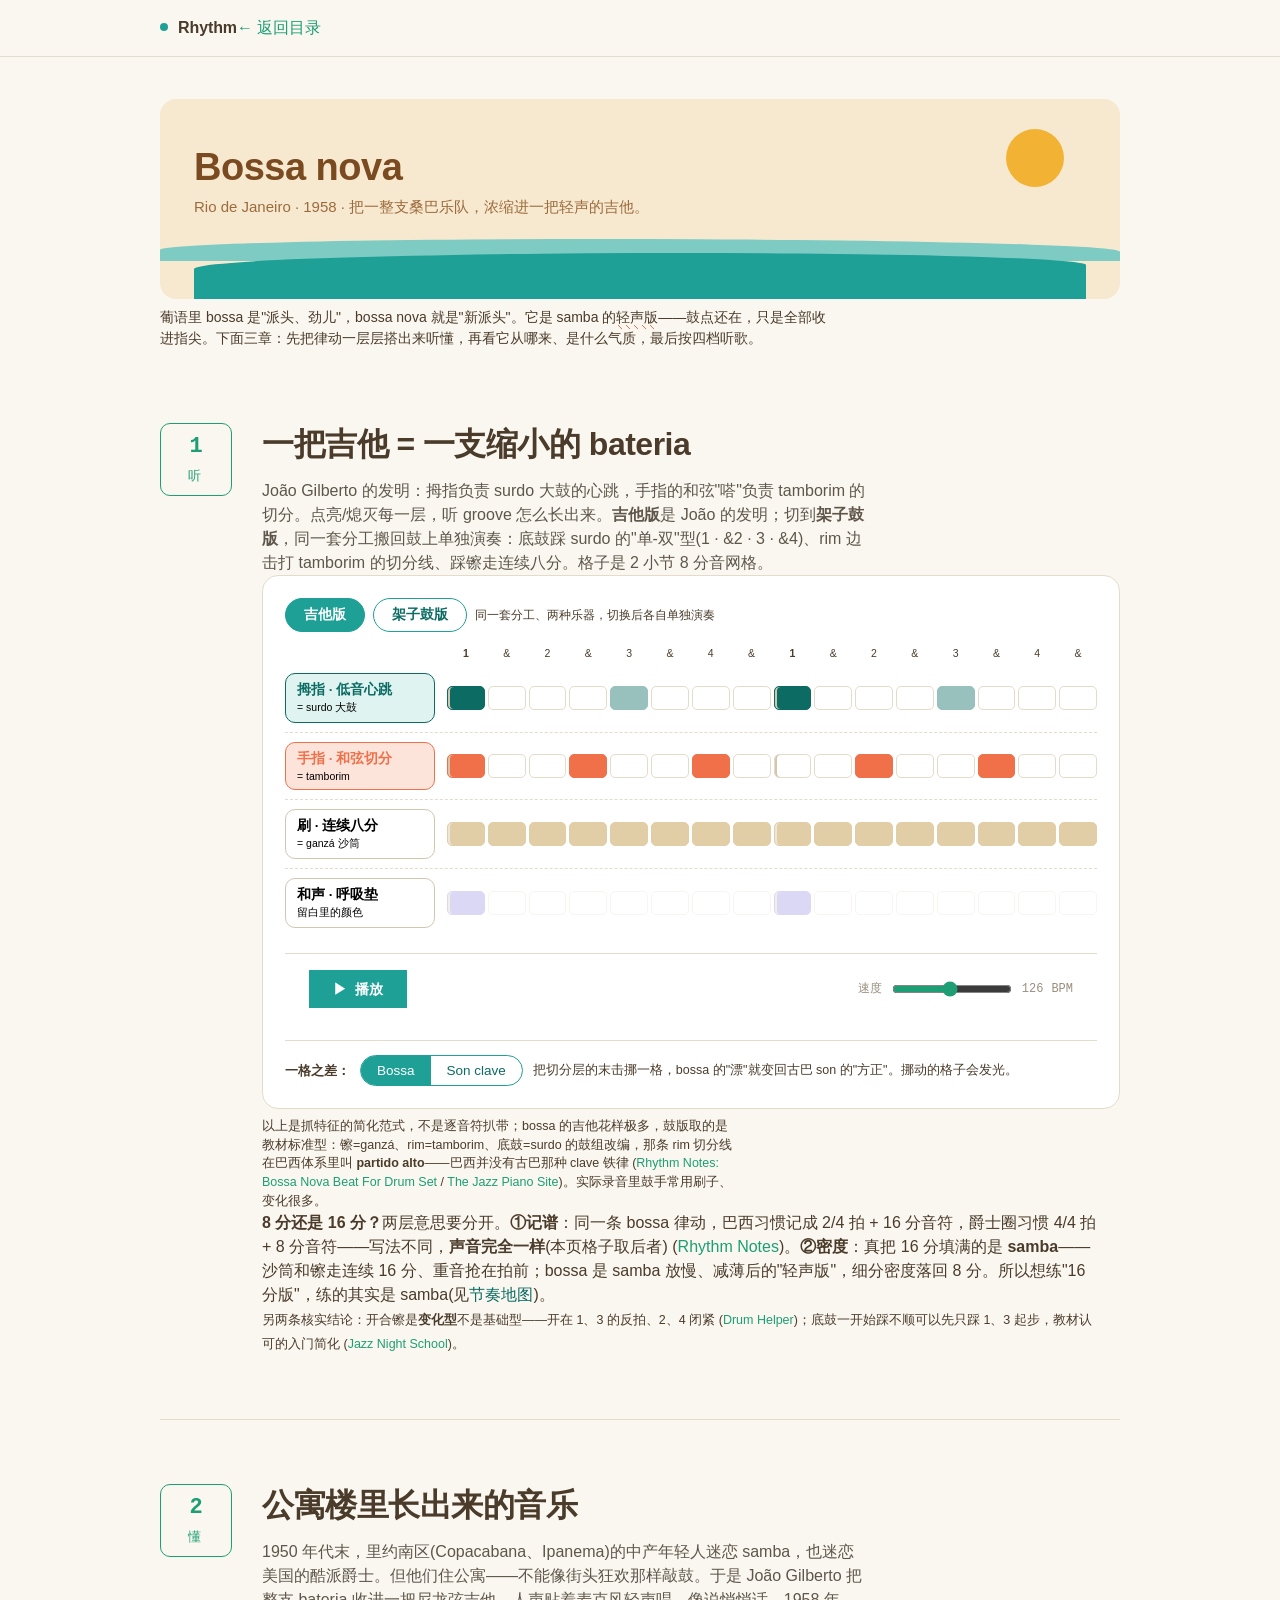
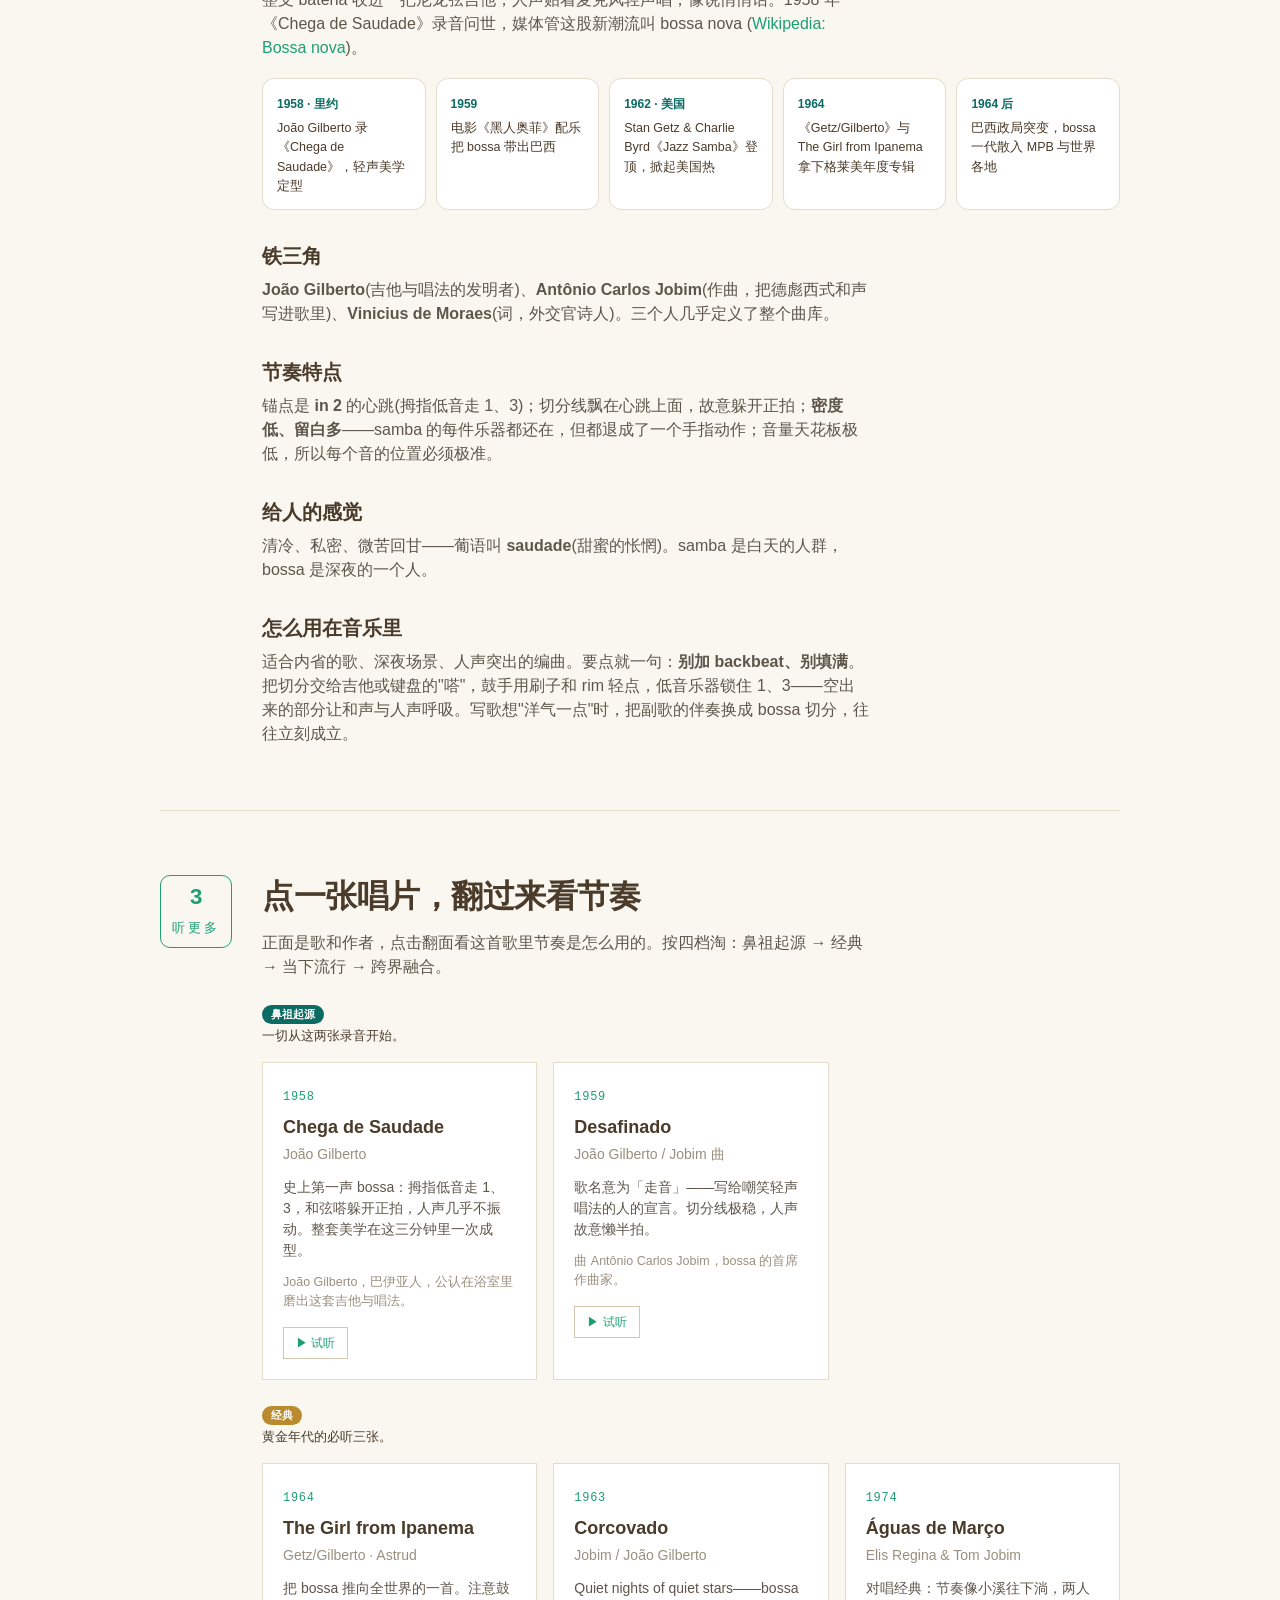
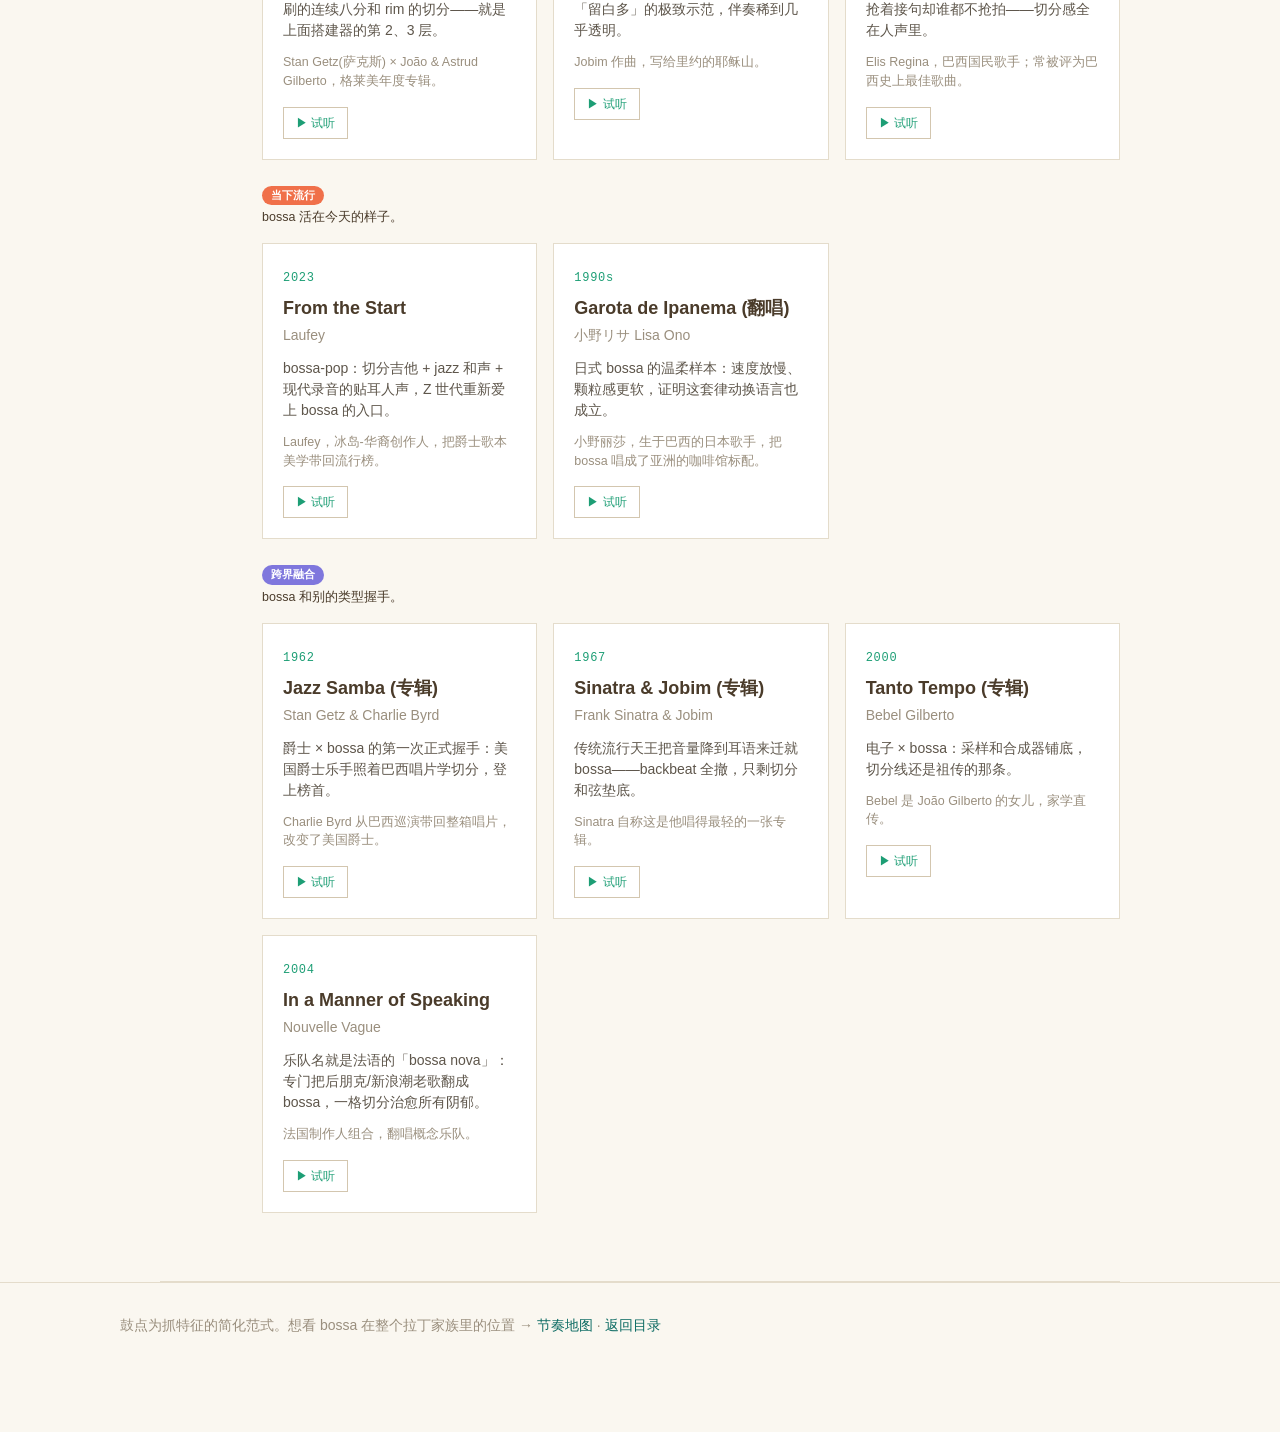
==== bossa.html @ c1b448ce "节奏图鉴 Rhythm：封面+目录+9个流派页+地图+方法论(soul 统一版式)" ====
<!DOCTYPE html>
<html lang="zh-CN">
<head>
<meta charset="UTF-8">
<meta name="viewport" content="width=device-width, initial-scale=1.0">
<title>Bossa nova · 节奏图鉴</title>
<meta name="description" content="Bossa nova：分层搭出律动的交互讲解、历史与文化、四档歌曲推荐(唱片翻面卡)。">
<link rel="stylesheet" href="style.css">
<style>
  :root{--sea:#1FA096;--sea-soft:#DFF3F0;--sea-deep:#0C6B63;--coral:#F0704A;--coral-soft:#FDE4DA;--sun:#F2B234;--sand:#F7E9D0;--ink:#4A3B2A;}
  .seclabel .num{background:var(--sea);}
  .seclabel .t{color:var(--sea-deep);}
  .kicker.sea{color:var(--sea-deep);background:var(--sea-soft);}
  .cover{position:relative;border-radius:16px;overflow:hidden;background:var(--sand);padding:46px 34px 0;margin:8px 0 6px;}
  .cover h1{font-size:38px;margin:0 0 6px;color:#7A4A21;letter-spacing:-.5px;}
  .cover .csub{color:#9C6B3C;font-size:15px;margin:0 0 34px;max-width:560px;position:relative;z-index:2;}
  .cover .sun{position:absolute;top:30px;right:56px;width:58px;height:58px;border-radius:50%;background:var(--sun);}
  .cover .sea1{height:46px;background:var(--sea);border-radius:55% 45% 0 0/16px 12px 0 0;position:relative;z-index:1;}
  .cover .sea2{position:absolute;left:0;right:0;bottom:38px;height:22px;background:#7ECBC4;border-radius:50% 60% 0 0/12px 14px 0 0;}
  @media(max-width:560px){.cover h1{font-size:28px;}.cover .sun{right:22px;top:20px;width:42px;height:42px;}}

  .builder{background:var(--surface);border:1px solid var(--line);border-radius:16px;padding:22px;}
  .gtabs{display:flex;gap:8px;align-items:center;margin-bottom:14px;flex-wrap:wrap;}
  .gt{border:1.5px solid var(--sea);background:transparent;color:var(--sea-deep);border-radius:999px;padding:7px 18px;font-size:13.5px;font-weight:600;cursor:pointer;font-family:inherit;}
  .gt.on{background:var(--sea);color:#fff;}
  .gtnote{font-size:12px;color:var(--hint);}
  .lyrow{display:grid;grid-template-columns:150px 1fr;gap:12px;align-items:center;padding:9px 0;border-top:1px dashed var(--line);}
  .lyrow:first-of-type{border-top:none;}
  .lybtn{display:flex;flex-direction:column;gap:2px;text-align:left;border:1.5px solid var(--line2);background:var(--bg);border-radius:10px;padding:7px 11px;cursor:pointer;font-family:inherit;transition:.15s;}
  .lybtn .nm{font-size:13.5px;font-weight:600;color:var(--muted);}
  .lybtn .rl{font-size:10.5px;color:var(--hint);}
  .lybtn.on{border-color:var(--lc);background:var(--lsoft);}
  .lybtn.on .nm{color:var(--lc);}
  .steps{display:grid;grid-template-columns:repeat(16,1fr);gap:3px;}
  .st{height:24px;border:1px solid var(--line);border-radius:5px;background:transparent;position:relative;}
  .st.bar{box-shadow:inset 2px 0 0 var(--line2);}
  .st.hit{background:var(--lc);border-color:var(--lc);}
  .st.hit.soft{opacity:.42;}
  .st.now{outline:2px solid var(--ink);outline-offset:0;}
  .st.diff{box-shadow:0 0 0 3px var(--sun);animation:diffglow 1.1s ease-in-out 3;}
  @keyframes diffglow{50%{box-shadow:0 0 0 6px rgba(242,178,52,.35);}}
  .offrow .st{opacity:.28;}
  .beathead{display:grid;grid-template-columns:150px 1fr;gap:12px;margin-bottom:2px;}
  .beatnums{display:grid;grid-template-columns:repeat(16,1fr);gap:3px;font-size:10.5px;color:var(--hint);text-align:center;}
  .beatnums b{color:var(--text);font-weight:600;}
  .abwrap{display:flex;align-items:center;gap:10px;margin-top:16px;padding-top:14px;border-top:1px solid var(--line);flex-wrap:wrap;}
  .ab{display:inline-flex;border:1.5px solid var(--sea);border-radius:999px;overflow:hidden;}
  .ab button{border:none;background:transparent;padding:7px 16px;font-size:13.5px;cursor:pointer;font-family:inherit;color:var(--sea-deep);}
  .ab button.on{background:var(--sea);color:#fff;}
  .abnote{font-size:12.5px;color:var(--muted);}

  .metro{position:fixed;right:18px;bottom:18px;width:44px;height:58px;z-index:30;opacity:0;transition:opacity .3s;pointer-events:none;}
  .metro.show{opacity:.9;}
  .metro .body{position:absolute;bottom:0;left:50%;transform:translateX(-50%);width:38px;height:46px;background:var(--ink);border-radius:7px 7px 4px 4px;clip-path:polygon(28% 0,72% 0,100% 100%,0 100%);}
  .metro .arm{position:absolute;bottom:8px;left:50%;width:2.5px;height:40px;background:var(--sun);border-radius:2px;transform-origin:bottom center;animation:tick 1s ease-in-out infinite alternate;animation-play-state:paused;}
  .metro.show .arm{animation-play-state:running;}
  @keyframes tick{from{transform:rotate(-24deg);}to{transform:rotate(24deg);}}

  .timeline{display:flex;gap:10px;flex-wrap:wrap;margin:18px 0;}
  .tl{flex:1 1 150px;min-width:150px;background:var(--surface);border:1px solid var(--line);border-radius:12px;padding:12px 14px;}
  .tl .yr{font-size:12px;font-weight:600;color:var(--sea-deep);}
  .tl p{font-size:12.5px;color:var(--muted);margin:4px 0 0;line-height:1.55;}
  .wavy{background-image:linear-gradient(45deg,transparent 45%,var(--coral) 45%,var(--coral) 55%,transparent 55%);background-size:8px 4px;background-repeat:repeat-x;background-position:0 100%;padding-bottom:4px;}

  .bin{margin:26px 0 4px;}
  .bin h3{font-size:16px;margin:0 0 3px;display:flex;align-items:center;gap:8px;}
  .bin .bintag{font-size:11px;font-weight:600;color:#fff;background:var(--bc);padding:2px 9px;border-radius:999px;}
  .bin .binnote{font-size:12.5px;color:var(--muted);margin:0 0 12px;}
  .sleeves{display:grid;grid-template-columns:repeat(auto-fill,minmax(200px,1fr));gap:14px;}
  .sleeve{perspective:900px;cursor:pointer;height:200px;}
  .inner{position:relative;width:100%;height:100%;transition:transform .5s;transform-style:preserve-3d;}
  .sleeve.flip .inner{transform:rotateY(180deg);}
  .face{position:absolute;inset:0;backface-visibility:hidden;border-radius:10px;border:1px solid rgba(74,59,42,.18);padding:14px;display:flex;flex-direction:column;}
  .front{background:var(--sc);}
  .front .hole{width:34px;height:34px;border-radius:50%;background:var(--ink);align-self:center;margin:6px 0 10px;position:relative;}
  .front .hole::after{content:"";position:absolute;inset:38%;border-radius:50%;background:var(--sc);}
  .front .ttl{font-size:15px;font-weight:700;color:var(--tc);line-height:1.3;}
  .front .art{font-size:12px;color:var(--tc);opacity:.75;margin-top:3px;}
  .front .yr{margin-top:auto;font-size:11px;color:var(--tc);opacity:.6;}
  .front .fliphint{position:absolute;top:10px;right:12px;font-size:10px;color:var(--tc);opacity:.5;}
  .back{background:var(--surface);transform:rotateY(180deg);}
  .back .bt{font-size:12.5px;font-weight:600;margin-bottom:6px;color:var(--text);}
  .back p{font-size:12px;color:var(--muted);margin:0 0 6px;line-height:1.6;flex:1;overflow:auto;}
  .back a{font-size:12px;color:var(--sea-deep);font-weight:500;text-decoration:none;}
  .back a:hover{text-decoration:underline;}
  @media(max-width:560px){.lyrow{grid-template-columns:110px 1fr;}.beathead{grid-template-columns:110px 1fr;}}
</style>
</head>
<body style="--accent:#1D9E75;--accent-soft:#E1F5EE">

<header class="topbar"><div class="wrap"><a class="brand" href="index.html"><span class="dot" style="background:var(--sea);"></span>Rhythm</a><a class="navlink" href="directory.html">← 返回目录</a></div></header>

<div class="metro" id="metro" aria-hidden="true"><span class="arm"></span><span class="body"></span></div>

<main class="wrap">

  <section style="padding:34px 0 10px;">
    <div class="cover">
      <span class="sun"></span>
      <h1>Bossa nova</h1>
      <p class="csub">Rio de Janeiro · 1958 · 把一整支桑巴乐队，浓缩进一把轻声的吉他。</p>
      <div class="sea2"></div><div class="sea1"></div>
    </div>
    <p style="color:var(--muted);font-size:14px;max-width:680px;">葡语里 bossa 是"派头、劲儿"，bossa nova 就是"新派头"。它是 samba 的<span class="wavy">轻声版</span>——鼓点还在，只是全部收进指尖。下面三章：先把律动一层层搭出来听懂，再看它从哪来、是什么气质，最后按四档听歌。</p>
  </section>

  <section class="section poster" id="listen">
    <div class="rail"><div class="tab"><span class="no">1</span><span class="kind">听</span></div></div>
    <div class="main">
    
    <h2>一把吉他 = 一支缩小的 bateria</h2>
    <p class="lead">João Gilberto 的发明：拇指负责 surdo 大鼓的心跳，手指的和弦"嗒"负责 tamborim 的切分。点亮/熄灭每一层，听 groove 怎么长出来。<b>吉他版</b>是 João 的发明；切到<b>架子鼓版</b>，同一套分工搬回鼓上单独演奏：底鼓踩 surdo 的"单-双"型(1 · &amp;2 · 3 · &amp;4)、rim 边击打 tamborim 的切分线、踩镲走连续八分。格子是 2 小节 8 分音网格。</p>

    <div class="builder">
      <div class="gtabs">
        <button id="tabG" class="gt on">吉他版</button>
        <button id="tabD" class="gt">架子鼓版</button>
        <span class="gtnote">同一套分工、两种乐器，切换后各自单独演奏</span>
      </div>
      <div class="beathead"><div></div>
        <div class="beatnums"><b>1</b><span>&amp;</span><span>2</span><span>&amp;</span><span>3</span><span>&amp;</span><span>4</span><span>&amp;</span><b>1</b><span>&amp;</span><span>2</span><span>&amp;</span><span>3</span><span>&amp;</span><span>4</span><span>&amp;</span></div>
      </div>
      <div id="rows"></div>

      <div class="controls" style="margin-top:16px;">
        <button class="play-btn" id="play" style="background:var(--sea);"><span id="pic">▶</span><span id="plbl">播放</span></button>
        <div class="tempo"><span>速度</span><input id="bpm" type="range" min="104" max="150" value="126"><span id="bpmval">126</span> BPM</div>
      </div>

      <div class="abwrap">
        <span style="font-size:13px;font-weight:600;">一格之差：</span>
        <span class="ab"><button id="abB" class="on">Bossa</button><button id="abS">Son clave</button></span>
        <span class="abnote" id="abnote">把切分层的末击挪一格，bossa 的"漂"就变回古巴 son 的"方正"。挪动的格子会发光。</span>
      </div>
    </div>
    <p style="font-size:12.5px;color:var(--hint);">以上是抓特征的简化范式，不是逐音符扒带；bossa 的吉他花样极多，鼓版取的是教材标准型：镲=ganzá、rim=tamborim、底鼓=surdo 的鼓组改编，那条 rim 切分线在巴西体系里叫 <b>partido alto</b>——巴西并没有古巴那种 clave 铁律 <span class="src">(<a href="https://rhythmnotes.net/bossa-nova-drum-beats/" target="_blank" rel="noopener">Rhythm Notes: Bossa Nova Beat For Drum Set</a> / <a href="https://www.thejazzpianosite.com/jazz-piano-lessons/jazz-genres/how-to-play-bossa-nova/" target="_blank" rel="noopener">The Jazz Piano Site</a>)</span>。实际录音里鼓手常用刷子、变化很多。</p>
    <div class="box" style="border-left-color:var(--sea);max-width:840px;">
      <b>8 分还是 16 分？</b>两层意思要分开。<b>①记谱</b>：同一条 bossa 律动，巴西习惯记成 2/4 拍 + 16 分音符，爵士圈习惯 4/4 拍 + 8 分音符——写法不同，<b>声音完全一样</b>(本页格子取后者) <span class="src">(<a href="https://rhythmnotes.net/bossa-nova-drum-beats/" target="_blank" rel="noopener">Rhythm Notes</a>)</span>。<b>②密度</b>：真把 16 分填满的是 <b>samba</b>——沙筒和镲走连续 16 分、重音抢在拍前；bossa 是 samba 放慢、减薄后的"轻声版"，细分密度落回 8 分。所以想练"16 分版"，练的其实是 samba(见<a href="map.html" style="color:var(--sea-deep);">节奏地图</a>)。<br>
      <span style="font-size:12.5px;color:var(--muted);">另两条核实结论：开合镲是<b>变化型</b>不是基础型——开在 1、3 的反拍、2、4 闭紧 <span class="src">(<a href="https://drumhelper.com/learning-drums/bossa-nova-drum-beats-and-patterns/" target="_blank" rel="noopener">Drum Helper</a>)</span>；底鼓一开始踩不顺可以先只踩 1、3 起步，教材认可的入门简化 <span class="src">(<a href="https://jazznightschool.org/pages/basic-bossa-nova-groove-for-drummers" target="_blank" rel="noopener">Jazz Night School</a>)</span>。</span>
    </div>
  
    </div>
  </section>

  <section class="section poster" id="know">
    <div class="rail"><div class="tab"><span class="no">2</span><span class="kind">懂</span></div></div>
    <div class="main">
    
    <h2>公寓楼里长出来的音乐</h2>
    <div class="prose">
      <p>1950 年代末，里约南区(Copacabana、Ipanema)的中产年轻人迷恋 samba，也迷恋美国的酷派爵士。但他们住公寓——不能像街头狂欢那样敲鼓。于是 João Gilberto 把整支 bateria 收进一把尼龙弦吉他，人声贴着麦克风轻声唱，像说悄悄话。1958 年《Chega de Saudade》录音问世，媒体管这股新潮流叫 bossa nova <span class="src">(<a href="https://en.wikipedia.org/wiki/Bossa_nova" target="_blank" rel="noopener">Wikipedia: Bossa nova</a>)</span>。</p>
      <div class="timeline">
        <div class="tl"><span class="yr">1958 · 里约</span><p>João Gilberto 录《Chega de Saudade》，轻声美学定型</p></div>
        <div class="tl"><span class="yr">1959</span><p>电影《黑人奥菲》配乐把 bossa 带出巴西</p></div>
        <div class="tl"><span class="yr">1962 · 美国</span><p>Stan Getz &amp; Charlie Byrd《Jazz Samba》登顶，掀起美国热</p></div>
        <div class="tl"><span class="yr">1964</span><p>《Getz/Gilberto》与 The Girl from Ipanema 拿下格莱美年度专辑</p></div>
        <div class="tl"><span class="yr">1964 后</span><p>巴西政局突变，bossa 一代散入 MPB 与世界各地</p></div>
      </div>
      <h3>铁三角</h3>
      <p><b>João Gilberto</b>(吉他与唱法的发明者)、<b>Antônio Carlos Jobim</b>(作曲，把德彪西式和声写进歌里)、<b>Vinicius de Moraes</b>(词，外交官诗人)。三个人几乎定义了整个曲库。</p>
      <h3>节奏特点</h3>
      <p>锚点是 <b>in 2</b> 的心跳(拇指低音走 1、3)；切分线飘在心跳上面，故意躲开正拍；<b>密度低、留白多</b>——samba 的每件乐器都还在，但都退成了一个手指动作；音量天花板极低，所以每个音的位置必须极准。</p>
      <h3>给人的感觉</h3>
      <p>清冷、私密、微苦回甘——葡语叫 <b>saudade</b>(甜蜜的怅惘)。samba 是白天的人群，bossa 是深夜的一个人。</p>
      <h3>怎么用在音乐里</h3>
      <p>适合内省的歌、深夜场景、人声突出的编曲。要点就一句：<b>别加 backbeat、别填满</b>。把切分交给吉他或键盘的"嗒"，鼓手用刷子和 rim 轻点，低音乐器锁住 1、3——空出来的部分让和声与人声呼吸。写歌想"洋气一点"时，把副歌的伴奏换成 bossa 切分，往往立刻成立。</p>
    </div>
  
    </div>
  </section>

  <section class="section poster" id="more">
    <div class="rail"><div class="tab"><span class="no">3</span><span class="kind">听更多</span></div></div>
    <div class="main">
    
    <h2>点一张唱片，翻过来看节奏</h2>
    <p class="lead">正面是歌和作者，点击翻面看这首歌里节奏是怎么用的。按四档淘：鼻祖起源 → 经典 → 当下流行 → 跨界融合。</p>
    <div id="bins"></div>
  
    </div>
  </section>
</main>

<footer class="foot"><div class="wrap">鼓点为抓特征的简化范式。想看 bossa 在整个拉丁家族里的位置 → <a href="map.html" style="color:var(--sea-deep);">节奏地图</a> · <a href="directory.html" style="color:var(--sea-deep);">返回目录</a></div></footer>

<script>
const STEPS=16;
const LAYERS=[
 {id:"bass",nm:"拇指 · 低音心跳",rl:"= surdo 大鼓",c:"#0C6B63",soft:"#DFF3F0",g:"gtr",
  pat:[2,0,0,0,1,0,0,0,2,0,0,0,1,0,0,0],on:true},
 {id:"chord",nm:"手指 · 和弦切分",rl:"= tamborim",c:"#F0704A",soft:"#FDE4DA",g:"gtr",
  pat:[2,0,0,2,0,0,2,0,0,0,2,0,0,2,0,0],on:true},
 {id:"shk",nm:"刷 · 连续八分",rl:"= ganzá 沙筒",c:"#B98A2E",soft:"#FAEEDA",g:"gtr",
  pat:[1,1,1,1,1,1,1,1,1,1,1,1,1,1,1,1],on:false},
 {id:"pad",nm:"和声 · 呼吸垫",rl:"留白里的颜色",c:"#7F77DD",soft:"#EEEDFE",g:"gtr",
  pat:[2,0,0,0,0,0,0,0,2,0,0,0,0,0,0,0],on:false},
 {id:"kick",nm:"底鼓 · surdo 型",rl:"1 · &2 · 3 · &4，重心在 3",c:"#0C6B63",soft:"#DFF3F0",g:"drm",
  pat:[1,0,0,1,2,0,0,1,1,0,0,1,2,0,0,1],on:true},
 {id:"rim",nm:"边击 rim · partido alto",rl:"= tamborim 的切分线",c:"#F0704A",soft:"#FDE4DA",g:"drm",
  pat:[2,0,0,2,0,0,2,0,0,0,2,0,0,2,0,0],on:true},
 {id:"hh",nm:"踩镲 · 连续八分(闭)",rl:"= ganzá 沙筒 · 基础型",c:"#B98A2E",soft:"#FAEEDA",g:"drm",
  pat:[1,1,1,1,1,1,1,1,1,1,1,1,1,1,1,1],on:true},
 {id:"hho",nm:"踩镲 · 开合变化",rl:"反拍开 · 2、4 闭紧",c:"#8A6FD0",soft:"#EEEDFE",g:"drm",
  pat:[1,2,1,1,1,2,1,1,1,2,1,1,1,2,1,1],on:false}
];
const CHORD_BOSSA=[2,0,0,2,0,0,2,0,0,0,2,0,0,2,0,0];
const CHORD_SON  =[2,0,0,2,0,0,2,0,0,0,2,0,2,0,0,0];
let mode="bossa", grp="gtr", playing=false, timer=null, col=0;

function rows(){
 const R=document.getElementById('rows'); R.innerHTML='';
 document.getElementById('tabG').classList.toggle('on',grp==="gtr");
 document.getElementById('tabD').classList.toggle('on',grp!=="gtr");
 LAYERS.forEach((L,li)=>{
  if(L.g!==grp) return;
  const row=document.createElement('div'); row.className='lyrow';
  row.style.setProperty('--lc',L.c); row.style.setProperty('--lsoft',L.soft);
  const btn=document.createElement('button');
  btn.className='lybtn'+(L.on?' on':'');
  btn.innerHTML='<span class="nm">'+L.nm+'</span><span class="rl">'+L.rl+'</span>';
  btn.onclick=()=>{L.on=!L.on;
    if(L.on&&L.id==="hh"){const o=LAYERS.find(x=>x.id==="hho");if(o)o.on=false;}
    if(L.on&&L.id==="hho"){const o=LAYERS.find(x=>x.id==="hh");if(o)o.on=false;}
    rows();};
  const grid=document.createElement('div'); grid.className='steps'+(L.on?'':' offrow');
  for(let i=0;i<16;i++){
    const v=L.pat[i]; const d=document.createElement('div');
    d.className='st'+(i%8===0?' bar':'')+(v? (v===1?' hit soft':' hit'):'');
    d.dataset.col=i; d.dataset.layer=li;
    grid.appendChild(d);
  }
  row.appendChild(btn); row.appendChild(grid); R.appendChild(row);
 });
}
function setMode(m){
 mode=m;
 LAYERS[1].pat=(m==="bossa"?CHORD_BOSSA:CHORD_SON).slice();
 const rim=LAYERS.find(l=>l.id==="rim"); if(rim) rim.pat=(m==="bossa"?CHORD_BOSSA:CHORD_SON).slice();
 document.getElementById('abB').classList.toggle('on',m==="bossa");
 document.getElementById('abS').classList.toggle('on',m!=="bossa");
 rows();
 const ri=LAYERS.findIndex(l=>l.id==="rim");
 [1,ri].forEach(li=>[12,13].forEach(i=>{const el=document.querySelector('.st[data-layer="'+li+'"][data-col="'+i+'"]');if(el)el.classList.add('diff');}));
 document.getElementById('abnote').textContent = m==="bossa"
  ? "末击落在第 2 小节「3 的反拍」——不落正拍，所以整条线是漂的。"
  : "末击回到第 2 小节的正拍 3——这就是古巴 son clave，立刻方正起来。";
}
let actx;
function AC(){actx=actx||new (window.AudioContext||window.webkitAudioContext)();return actx;}
function pluck(t,f,v,dur){const c=AC(),o=c.createOscillator(),g=c.createGain();o.type="triangle";o.frequency.value=f;o.connect(g);g.connect(c.destination);g.gain.setValueAtTime(v,t);g.gain.exponentialRampToValueAtTime(0.001,t+dur);o.start(t);o.stop(t+dur+0.02);}
function noise(t,v,fq,dur){const c=AC(),b=c.createBuffer(1,Math.floor(c.sampleRate*dur),c.sampleRate),d=b.getChannelData(0);for(let i=0;i<d.length;i++)d[i]=Math.random()*2-1;const s=c.createBufferSource();s.buffer=b;const f=c.createBiquadFilter();f.type="highpass";f.frequency.value=fq;const g=c.createGain();s.connect(f);f.connect(g);g.connect(c.destination);g.gain.setValueAtTime(v,t);g.gain.exponentialRampToValueAtTime(0.001,t+dur);s.start(t);s.stop(t+dur+0.02);}
function kickS(t,v){const c=AC(),o=c.createOscillator(),g=c.createGain();o.connect(g);g.connect(c.destination);o.frequency.setValueAtTime(120,t);o.frequency.exponentialRampToValueAtTime(48,t+0.1);g.gain.setValueAtTime(v,t);g.gain.exponentialRampToValueAtTime(0.001,t+0.16);o.start(t);o.stop(t+0.17);}
function rimS(t){const c=AC(),o=c.createOscillator(),g=c.createGain();o.type="square";o.frequency.value=1700;o.connect(g);g.connect(c.destination);g.gain.setValueAtTime(0.22,t);g.gain.exponentialRampToValueAtTime(0.001,t+0.035);o.start(t);o.stop(t+0.04);noise(t,0.12,3000,0.03);}
function chordHit(t,v){[196,247,294].forEach(f=>pluck(t,f,v/3,0.14));}
function padHit(t,bar2){const ns=bar2?[174.6,220,261.6,329.6]:[196,246.9,293.7,349.2];ns.forEach(f=>pluck(t,f,0.05,1.1));}
function step(){
 const c=AC(),t=c.currentTime+0.02;
 LAYERS.forEach(L=>{ if(L.g!==grp||!L.on||!L.pat[col]) return; const v=L.pat[col];
  if(L.id==="bass") pluck(t,(col%8===0?82.4:110),v===2?0.5:0.34,0.28);
  else if(L.id==="chord") chordHit(t,0.5);
  else if(L.id==="shk") noise(t,col%2===0?0.14:0.09,6500,0.05);
  else if(L.id==="pad") padHit(t,col>=8);
  else if(L.id==="kick") kickS(t,v===2?0.9:0.62);
  else if(L.id==="rim") rimS(t);
  else if(L.id==="hh") noise(t,col%2===0?0.16:0.1,7500,0.04);
  else if(L.id==="hho") { if(v===2) noise(t,0.2,5200,0.17); else noise(t,0.11,7500,0.04); }
 });
 document.querySelectorAll('.st').forEach(e=>e.classList.toggle('now',+e.dataset.col===col));
 col=(col+1)%STEPS;
}
function loop(){const bpm=+document.getElementById('bpm').value;clearInterval(timer);step();timer=setInterval(step,60000/bpm/2);
 document.querySelector('#metro .arm').style.animationDuration=(60/bpm)+'s';}
function toggle(){
 playing=!playing;
 document.getElementById('plbl').textContent=playing?'停止':'播放';
 document.getElementById('pic').textContent=playing?'■':'▶';
 document.getElementById('metro').classList.toggle('show',playing);
 if(playing){col=0;const c=AC();c.resume&&c.resume();loop();}
 else{clearInterval(timer);document.querySelectorAll('.st').forEach(e=>e.classList.remove('now'));}
}
document.getElementById('play').onclick=toggle;
document.getElementById('bpm').oninput=function(){document.getElementById('bpmval').textContent=this.value;if(playing)loop();};
document.getElementById('tabG').onclick=()=>{grp="gtr";rows();};
document.getElementById('tabD').onclick=()=>{grp="drm";rows();};
document.getElementById('abB').onclick=()=>setMode("bossa");
document.getElementById('abS').onclick=()=>setMode("son");

const BINS=[
 {tag:"鼻祖起源",c:"#0C6B63",note:"一切从这两张录音开始。",songs:[
  {t:"Chega de Saudade",a:"João Gilberto",yr:"1958",sc:"#F7E9D0",tc:"#7A4A21",
   rn:"史上第一声 bossa：拇指低音走 1、3，和弦嗒躲开正拍，人声几乎不振动。整套美学在这三分钟里一次成型。",
   au:"João Gilberto，巴伊亚人，公认在浴室里磨出这套吉他与唱法。"},
  {t:"Desafinado",a:"João Gilberto / Jobim 曲",yr:"1959",sc:"#DFF3F0",tc:"#0C6B63",
   rn:"歌名意为「走音」——写给嘲笑轻声唱法的人的宣言。切分线极稳，人声故意懒半拍。",
   au:"曲 Antônio Carlos Jobim，bossa 的首席作曲家。"}]},
 {tag:"经典",c:"#B98A2E",note:"黄金年代的必听三张。",songs:[
  {t:"The Girl from Ipanema",a:"Getz/Gilberto · Astrud",yr:"1964",sc:"#FAEEDA",tc:"#7A5A16",
   rn:"把 bossa 推向全世界的一首。注意鼓刷的连续八分和 rim 的切分——就是上面搭建器的第 2、3 层。",
   au:"Stan Getz(萨克斯) × João & Astrud Gilberto，格莱美年度专辑。"},
  {t:"Corcovado",a:"Jobim / João Gilberto",yr:"1963",sc:"#DFF3F0",tc:"#0C6B63",
   rn:"Quiet nights of quiet stars——bossa「留白多」的极致示范，伴奏稀到几乎透明。",
   au:"Jobim 作曲，写给里约的耶稣山。"},
  {t:"Águas de Março",a:"Elis Regina & Tom Jobim",yr:"1974",sc:"#FDE4DA",tc:"#8A3A1E",
   rn:"对唱经典：节奏像小溪往下淌，两人抢着接句却谁都不抢拍——切分感全在人声里。",
   au:"Elis Regina，巴西国民歌手；常被评为巴西史上最佳歌曲。"}]},
 {tag:"当下流行",c:"#F0704A",note:"bossa 活在今天的样子。",songs:[
  {t:"From the Start",a:"Laufey",yr:"2023",sc:"#FDE4DA",tc:"#8A3A1E",
   rn:"bossa-pop：切分吉他 + jazz 和声 + 现代录音的贴耳人声，Z 世代重新爱上 bossa 的入口。",
   au:"Laufey，冰岛-华裔创作人，把爵士歌本美学带回流行榜。"},
  {t:"Garota de Ipanema (翻唱)",a:"小野リサ Lisa Ono",yr:"1990s",sc:"#F7E9D0",tc:"#7A4A21",
   rn:"日式 bossa 的温柔样本：速度放慢、颗粒感更软，证明这套律动换语言也成立。",
   au:"小野丽莎，生于巴西的日本歌手，把 bossa 唱成了亚洲的咖啡馆标配。"}]},
 {tag:"跨界融合",c:"#7F77DD",note:"bossa 和别的类型握手。",songs:[
  {t:"Jazz Samba (专辑)",a:"Stan Getz & Charlie Byrd",yr:"1962",sc:"#EEEDFE",tc:"#3C3489",
   rn:"爵士 × bossa 的第一次正式握手：美国爵士乐手照着巴西唱片学切分，登上榜首。",
   au:"Charlie Byrd 从巴西巡演带回整箱唱片，改变了美国爵士。"},
  {t:"Sinatra & Jobim (专辑)",a:"Frank Sinatra & Jobim",yr:"1967",sc:"#DFF3F0",tc:"#0C6B63",
   rn:"传统流行天王把音量降到耳语来迁就 bossa——backbeat 全撤，只剩切分和弦垫底。",
   au:"Sinatra 自称这是他唱得最轻的一张专辑。"},
  {t:"Tanto Tempo (专辑)",a:"Bebel Gilberto",yr:"2000",sc:"#FDE4DA",tc:"#8A3A1E",
   rn:"电子 × bossa：采样和合成器铺底，切分线还是祖传的那条。",
   au:"Bebel 是 João Gilberto 的女儿，家学直传。"},
  {t:"In a Manner of Speaking",a:"Nouvelle Vague",yr:"2004",sc:"#F7E9D0",tc:"#7A4A21",
   rn:"乐队名就是法语的「bossa nova」：专门把后朋克/新浪潮老歌翻成 bossa，一格切分治愈所有阴郁。",
   au:"法国制作人组合，翻唱概念乐队。"}]}
];
const binsEl=document.getElementById('bins');
BINS.forEach(b=>{
 const d=document.createElement('div');d.className='bin';d.style.setProperty('--bc',b.c);
 d.innerHTML='<h3><span class="bintag">'+b.tag+'</span></h3><p class="binnote">'+b.note+'</p>';
 const g=document.createElement('div');g.className='songs';
 b.songs.forEach(s=>{
  const q=encodeURIComponent(s.t+' '+s.a);
  const el=document.createElement('div');el.className='song';
  el.innerHTML='<span class="yr">'+s.yr+'</span><h4>'+s.t+'</h4><p class="artist">'+s.a+'</p>'
   +'<p>'+s.rn+'</p>'
   +'<p style="color:var(--ink3);font-size:12.5px;">'+s.au+'</p>'
   +'<a class="listen" href="https://www.youtube.com/results?search_query='+q+'" target="_blank" rel="noopener">▶ 试听</a>';
  g.appendChild(el);
 });
 d.appendChild(g);binsEl.appendChild(d);
});
rows();
setTimeout(()=>{document.querySelectorAll('.diff').forEach(e=>e.classList.remove('diff'));},100);
</script>
</body>
</html>
---- style.css ----
/* ===========================================================
   节奏图鉴 · 全站样式
   字阶与间距刻度照抄 IBM Carbon，不自创
   字阶  12 14 16 18 20 24 28 32 36 42 48 54
   间距  2 4 8 12 16 24 32 40 48 64 80 96 160
   骨架  C 单栏（流派页 / 方法页）
   =========================================================== */

:root{
  /* 中性色：全站一致，任何页面不得覆盖 */
  --paper:#FAF7F0;
  --surface:#FFFFFF;
  --ink:#221E1A;
  --ink2:#5E564B;
  --ink3:#9A8F7E;
  --line:#E4DCCB;
  --line2:#D3C6AF;

  /* 强调色：全站一个。每页可在 <body style="--accent:…"> 覆盖为该流派色 */
  --accent:#8A4A22;
  --accent-soft:#F4EAE1;
  --marker:#CFC3AE;

  /* 版心 */
  --maxw:1040px;
  --pad:40px;
  --measure:38em;

  --f:-apple-system,BlinkMacSystemFont,"PingFang SC","Hiragino Sans GB","Microsoft YaHei",sans-serif;
  --m:"SF Mono",ui-monospace,Menlo,Consolas,monospace;
}

*{box-sizing:border-box;}
html{-webkit-text-size-adjust:100%;}
body{
  margin:0;background:var(--paper);color:var(--ink);
  font-family:var(--f);font-size:16px;line-height:1.5;
  -webkit-font-smoothing:antialiased;
}
a{color:var(--accent);text-decoration:none;}
a:hover{text-decoration:underline;text-underline-offset:3px;}
.wrap{max-width:var(--maxw);margin:0 auto;padding:0 var(--pad);}

/* ── 全局条（固定顶栏）───────────────────── */
.topbar{position:sticky;top:0;z-index:50;
  border-bottom:1px solid var(--line);
  background:rgba(250,247,240,.86);backdrop-filter:saturate(1.2) blur(10px);
  -webkit-backdrop-filter:saturate(1.2) blur(10px);}
.topbar .wrap{height:56px;display:flex;align-items:center;}
.brand{font-size:16px;font-weight:600;color:var(--ink);letter-spacing:-.1px;}
.brand:hover{text-decoration:none;}
.brand .dot{display:inline-block;width:8px;height:8px;border-radius:50%;
  background:var(--accent);margin-right:10px;vertical-align:2px;}
.tnav{margin-left:auto;display:flex;gap:32px;}
.tnav a{font-size:14px;color:var(--ink3);}
.tnav a:hover{color:var(--accent);text-decoration:none;}

/* ── 通栏色带（流派色）───────────────────── */
.hero{border-bottom:1px solid var(--line);}
.hero .wrap{padding-top:24px;padding-bottom:24px;}
.hero .frame{height:140px;border:0;border-radius:6px;
  background:var(--accent-soft);
  box-shadow:inset 0 -3px 0 var(--accent);}

/* ── 页头 ─────────────────────────────── */
.pagehead{padding:64px 0;}
.attr{font-family:var(--m);font-size:12px;line-height:1.33;letter-spacing:.16em;
  color:var(--ink3);text-transform:uppercase;}
h1{font-size:42px;line-height:1.19;font-weight:700;letter-spacing:-.8px;margin:8px 0 0;}

/* ── 章节 ─────────────────────────────── */
.section{padding-bottom:96px;}
.sechead{display:flex;align-items:baseline;flex-wrap:wrap;}
.sechead .no{font-family:var(--m);font-size:36px;line-height:1;font-weight:400;color:var(--marker);}
.sechead .kind{font-size:36px;font-weight:400;color:var(--marker);margin-left:16px;}
.sechead h2{margin-left:32px;}
h2{font-size:28px;line-height:1.29;font-weight:700;letter-spacing:-.3px;margin:0;}
h3{font-size:20px;line-height:1.4;font-weight:600;margin:32px 0 0;}
.lead{font-size:16px;line-height:1.5;color:var(--ink2);margin:24px 0 0;max-width:var(--measure);}
p{font-size:16px;line-height:1.5;color:var(--ink2);margin:8px 0 0;max-width:var(--measure);}
strong{font-weight:600;color:var(--ink);}
.hl{background:linear-gradient(transparent 62%,var(--accent-soft) 62%);}
.callout{margin:24px 0 0;padding:16px 20px;background:var(--surface);
  border-left:2px solid var(--accent);font-size:16px;line-height:1.5;
  color:var(--ink2);max-width:var(--measure);}
.callout strong{color:var(--ink);}
.grouptitle{font-family:var(--m);font-size:12px;line-height:1.33;letter-spacing:.24em;
  color:var(--ink3);margin:48px 0 0;}

/* ── 互动块：分层鼓点 ─────────────────── */
.player{margin-top:32px;background:var(--surface);border:1px solid var(--line);}
.chips{display:flex;flex-wrap:wrap;border-bottom:1px solid var(--line);}
.chip{flex:1 1 0;min-width:120px;padding:14px 12px;font-family:inherit;font-size:14px;
  color:var(--ink2);background:none;border:0;border-right:1px solid var(--line);
  cursor:pointer;line-height:1.33;}
.chip:last-child{border-right:0;}
.chip:hover{color:var(--accent);}
.chip.on{color:var(--accent);font-weight:600;box-shadow:inset 0 -2px 0 var(--accent);}
.gdesc{padding:16px 24px 0;font-size:14px;line-height:1.5;color:var(--ink3);}
.gridrows{padding:16px 24px 24px;}
.grow{display:grid;grid-template-columns:72px repeat(16,1fr);gap:4px;align-items:center;
  margin-bottom:4px;}
.glabel{font-size:12px;color:var(--ink3);letter-spacing:.04em;}
.beatnum{font-family:var(--m);font-size:12px;color:var(--ink3);text-align:center;}
.beatnum.strong{color:var(--ink2);}
.cell{height:24px;background:#F2EDE3;border:1px solid transparent;}
.cell.beat{background:#E9E1D2;}
.cell.play{outline:2px solid var(--accent);outline-offset:-2px;}
.controls{display:flex;align-items:center;gap:24px;flex-wrap:wrap;
  padding:16px 24px;border-top:1px solid var(--line);}
.play-btn{display:inline-flex;align-items:center;gap:8px;background:var(--accent);
  color:#fff;border:0;padding:12px 24px;font-family:inherit;font-size:14px;
  font-weight:600;cursor:pointer;line-height:1;}
.play-btn:hover{filter:brightness(1.08);}
.tempo{display:flex;align-items:center;gap:8px;margin-left:auto;
  font-family:var(--m);font-size:12px;color:var(--ink3);}
.tempo input{width:120px;accent-color:var(--accent);}
.legend{display:flex;flex-wrap:wrap;gap:24px;padding:0 24px 24px;
  font-size:12px;color:var(--ink3);}
.legend span{display:inline-flex;align-items:center;gap:8px;}
.legend i{width:10px;height:10px;display:inline-block;}

/* ── 卡片网格 ─────────────────────────── */
.songs{display:grid;grid-template-columns:repeat(3,1fr);gap:16px;margin-top:16px;}
.song{background:var(--surface);border:1px solid var(--line);padding:20px;}
.song .yr{font-family:var(--m);font-size:12px;letter-spacing:.06em;color:var(--accent);}
.song h4{font-size:18px;line-height:1.4;font-weight:600;margin:8px 0 0;color:var(--ink);}
.song .artist{font-size:14px;color:var(--ink3);margin:4px 0 0;}
.song p{font-size:14px;line-height:1.5;color:var(--ink2);margin:12px 0 0;}
.song .listen{font-size:12px;color:var(--accent);border:1px solid var(--line2);
  padding:6px 12px;display:inline-block;margin-top:16px;}
.song .listen:hover{text-decoration:none;border-color:var(--accent);}

/* ── 表格 ─────────────────────────────── */
table{border-collapse:collapse;margin-top:24px;font-size:14px;width:100%;
  max-width:var(--measure);}
th,td{border-bottom:1px solid var(--line);padding:12px 16px 12px 0;text-align:left;
  vertical-align:top;line-height:1.5;}
th{font-size:12px;letter-spacing:.16em;color:var(--ink3);font-weight:400;
  text-transform:uppercase;}

/* ── 页脚 ─────────────────────────────── */
.foot{border-top:1px solid var(--line);}
.foot .wrap{padding:32px 0 96px;font-size:14px;line-height:1.5;color:var(--ink3);}

/* ── 窄屏 ─────────────────────────────── */
@media(max-width:900px){
  .songs{grid-template-columns:1fr 1fr;}
  .grow{grid-template-columns:56px repeat(16,1fr);gap:2px;}
}
@media(max-width:700px){
  :root{--pad:20px;}
  h1{font-size:32px;}
  h2{font-size:24px;}
  .sechead .no,.sechead .kind{font-size:28px;}
  .sechead h2{margin-left:0;flex-basis:100%;margin-top:8px;}
  .songs{grid-template-columns:1fr;}
  .hero .frame{height:180px;}
  .gridrows{padding:16px 16px 24px;}
  .cell{height:18px;}
  .section{padding-bottom:64px;}
  .pagehead{padding:48px 0;}
}

/* ── 唱片卡（soul / hiphop / bossa / cumbia 共用，与曲目卡同规格） ── */
.rec{background:var(--surface);border:1px solid var(--line);padding:20px;}
.rec-head{display:flex;align-items:center;gap:12px;}
.rec .disc{flex:0 0 auto;}
.rec-meta{display:flex;flex-direction:column;gap:2px;}
.rec .city,.rec .yr{font-family:var(--m);font-size:12px;letter-spacing:.06em;color:var(--ink3);}
.rec .yr{color:var(--accent);}
.rec h4{font-size:18px;line-height:1.4;font-weight:600;margin:16px 0 0;color:var(--ink);}
.rec .artist{font-size:14px;color:var(--ink3);margin:4px 0 0;}
.rec .desc{font-size:14px;line-height:1.5;color:var(--ink2);margin:12px 0 0;}
.rec .links{display:flex;gap:12px;margin-top:16px;}
.rec .listen{font-size:12px;color:var(--accent);border:1px solid var(--line2);padding:6px 12px;}
.rec .listen:hover{text-decoration:none;border-color:var(--accent);}

/* ── 信息卡三栏（soul 三城） ── */
.citygrid{display:grid;grid-template-columns:repeat(3,1fr);gap:16px;margin-top:24px;}
.citycard{background:var(--surface);border:1px solid var(--line);padding:20px;}
.citycard .ct-h{display:flex;align-items:baseline;gap:8px;}
.citycard .ct-name{font-size:18px;font-weight:600;color:var(--ink);}
.citycard .ct-en{font-family:var(--m);font-size:12px;color:var(--ink3);}
.citycard .ct-band{height:2px;background:var(--accent);margin:12px 0 0;}
.citycard p{font-size:14px;line-height:1.5;margin:12px 0 0;}
.citycard .move{font-size:14px;line-height:1.5;color:var(--ink2);margin:12px 0 0;}
.citycard .move b{color:var(--ink);font-weight:600;}
@media(max-width:900px){.citygrid{grid-template-columns:1fr;}}

/* ===== soul 海报版式（.poster，scoped）===== */
.section.poster{display:grid;grid-template-columns:72px minmax(0,1fr);gap:30px;padding:64px 0;border-bottom:1px solid var(--line);}
.poster .rail{align-self:start;}
.poster .tab{border:1.5px solid var(--accent);border-radius:10px;padding:12px 0 10px;text-align:center;color:var(--accent);}
.poster .tab .no{display:block;font-family:var(--m,ui-monospace);font-size:22px;font-weight:600;line-height:1;}
.poster .tab .kind{display:block;font-size:13px;letter-spacing:.22em;margin-top:8px;}
.poster .main>h2{font-size:32px;line-height:1.2;font-weight:700;letter-spacing:-.5px;color:var(--ink);margin:2px 0 16px;border:0;padding:0;}
.poster .main .lead{margin-top:0;}
@media(max-width:820px){.section.poster{grid-template-columns:1fr;gap:14px;}.poster .tab{display:inline-flex;gap:10px;align-items:baseline;padding:6px 12px;}.poster .tab .kind{margin-top:0;}}
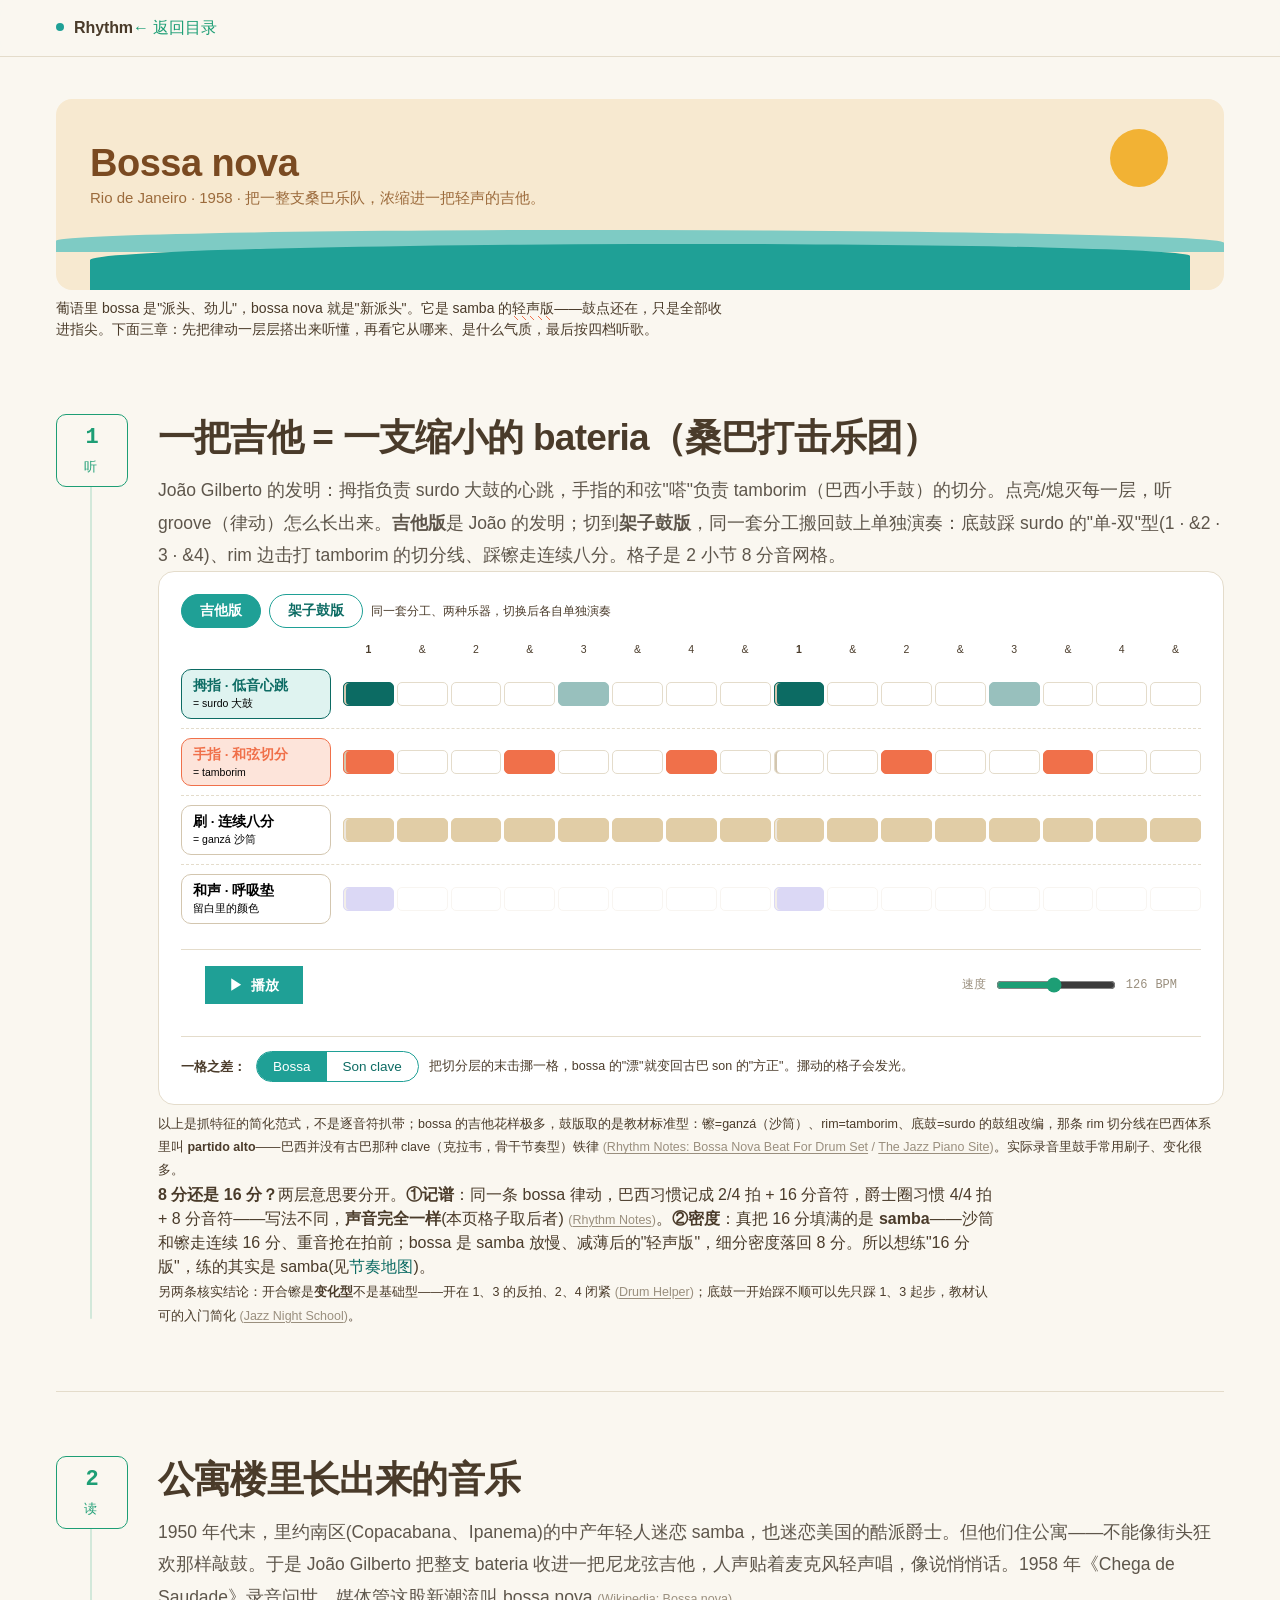
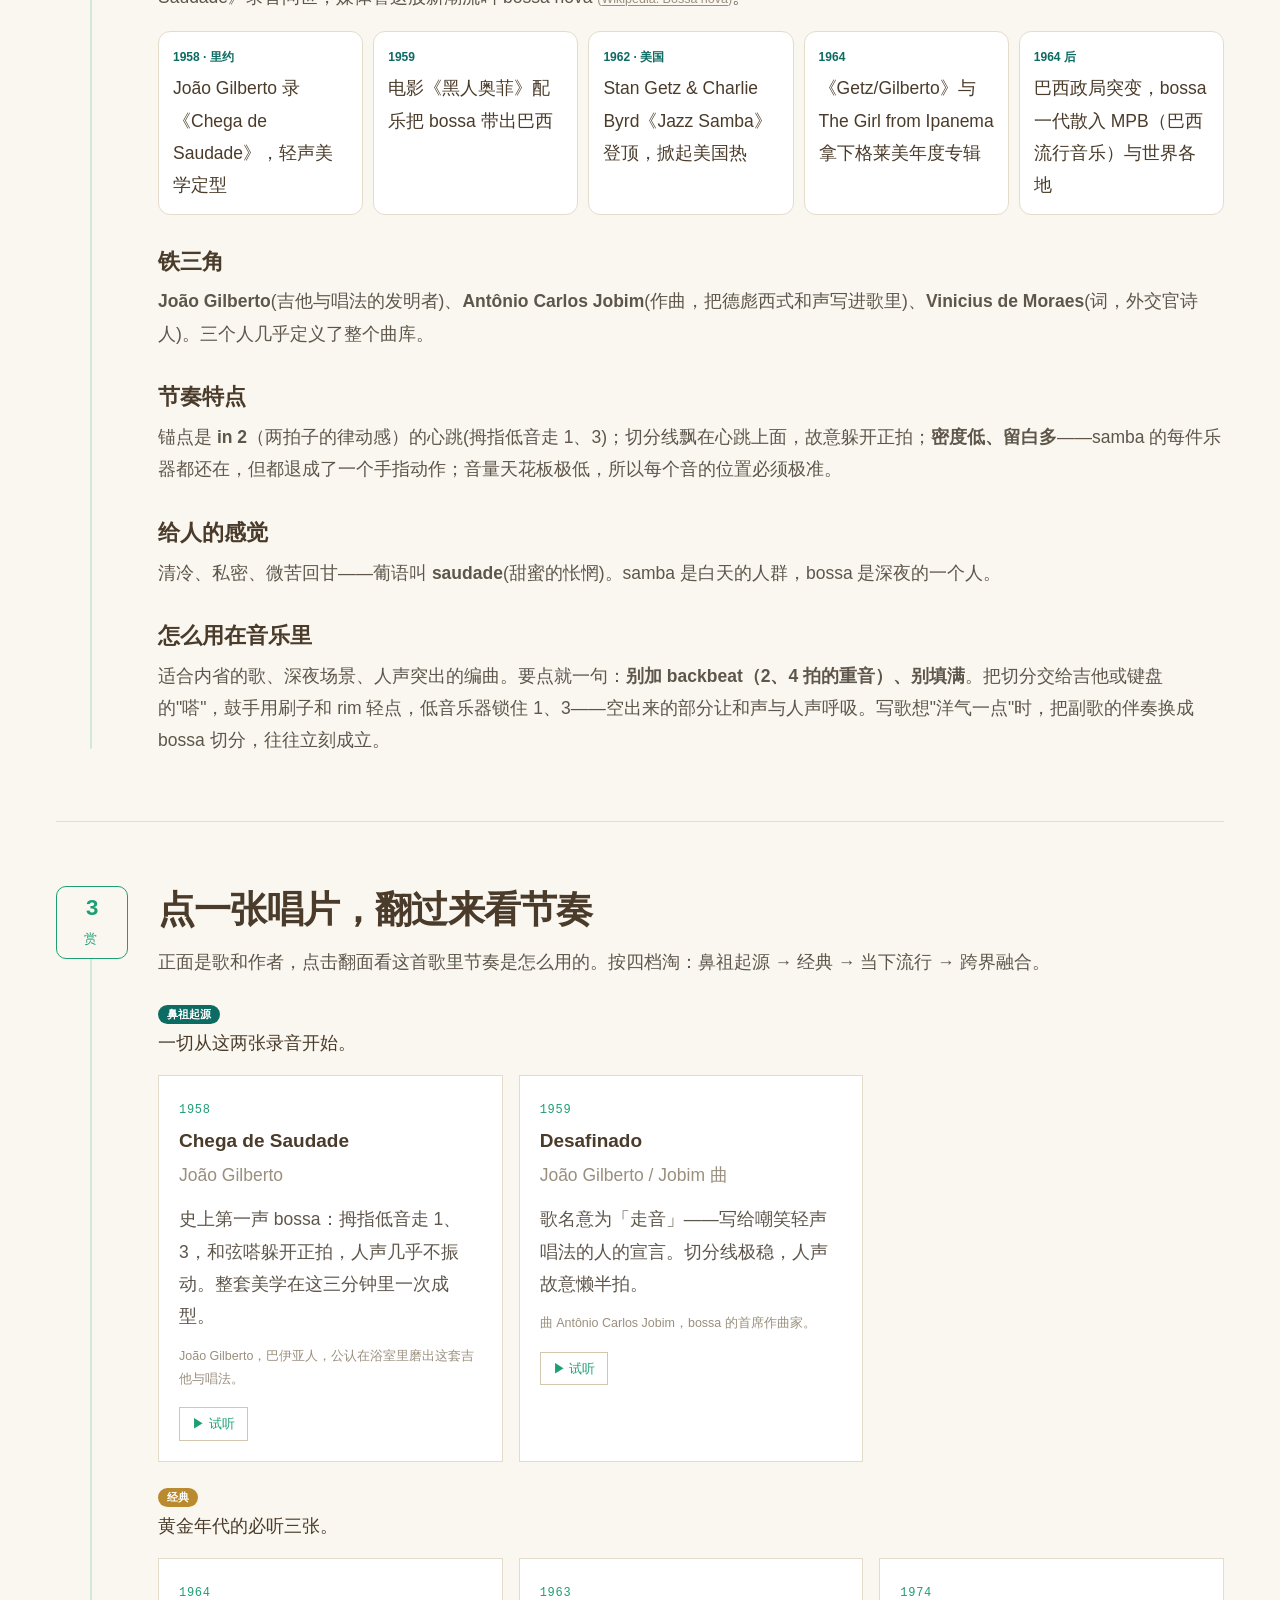
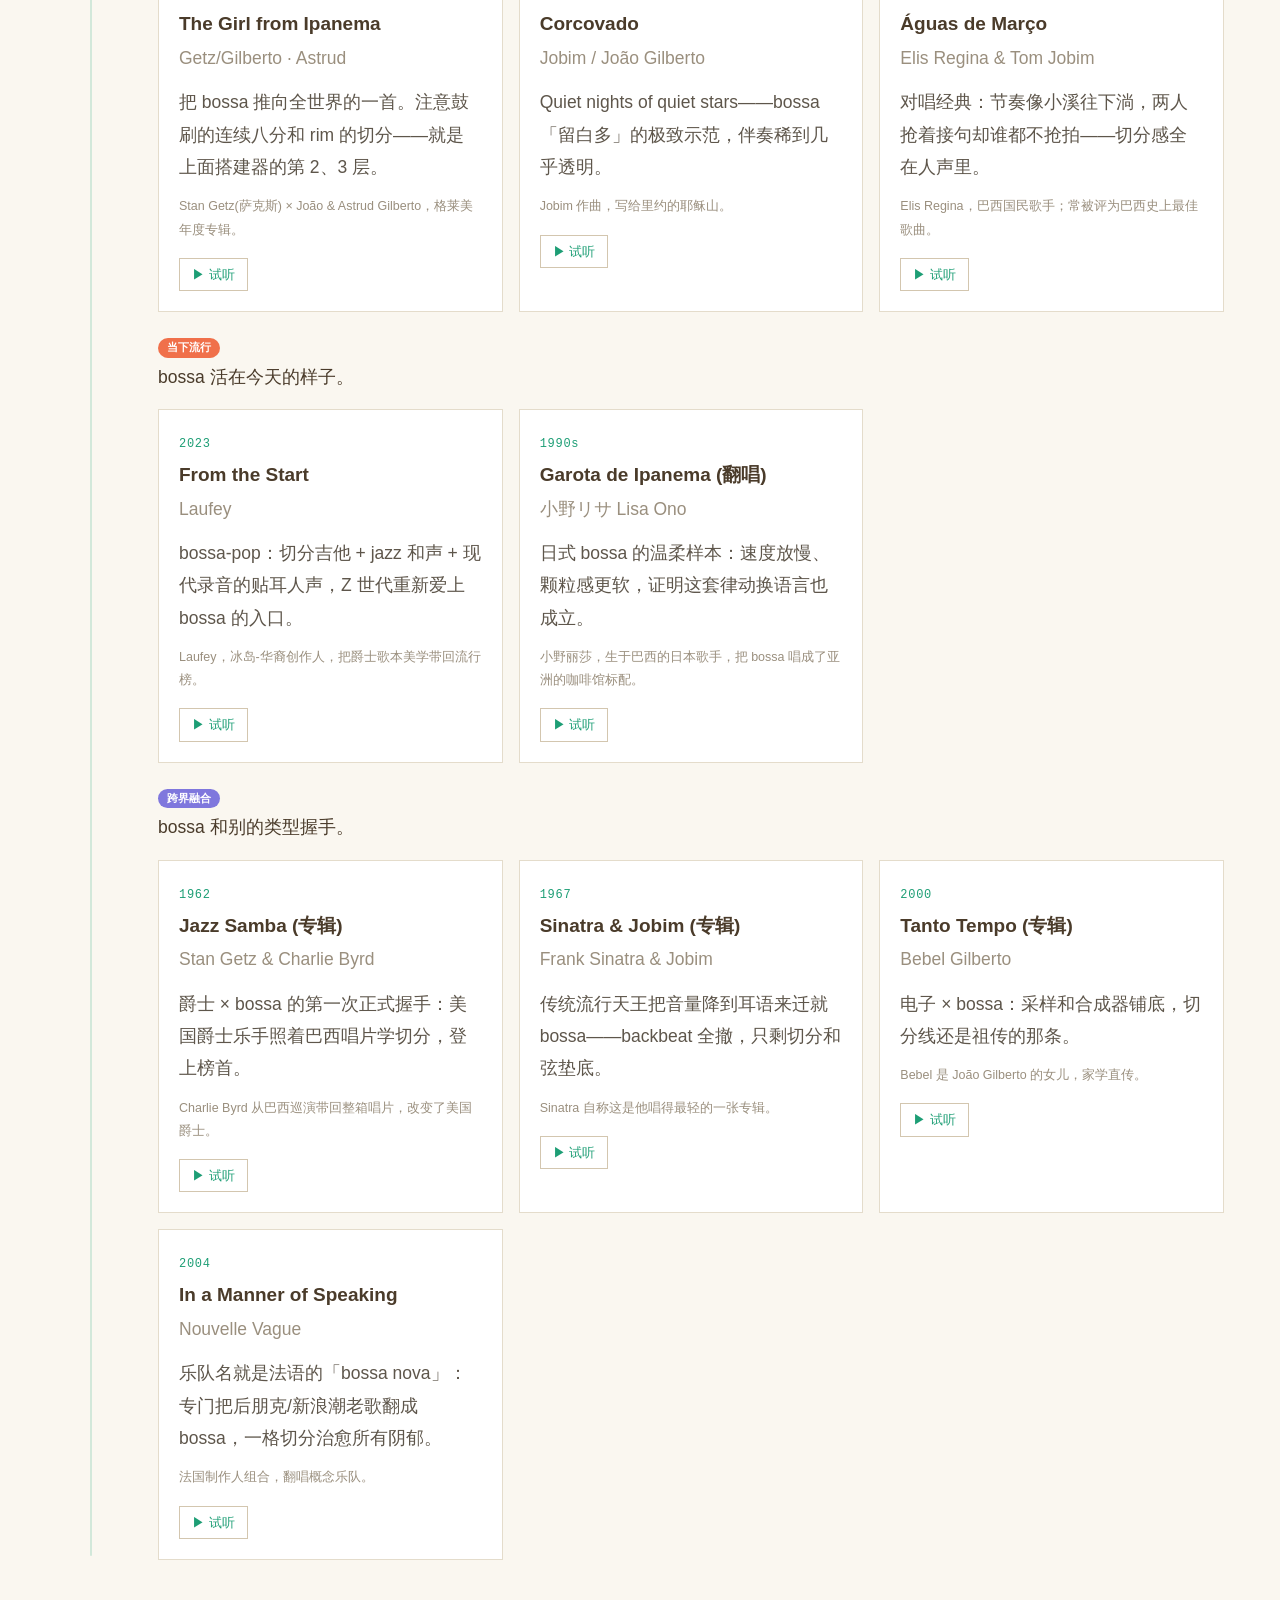
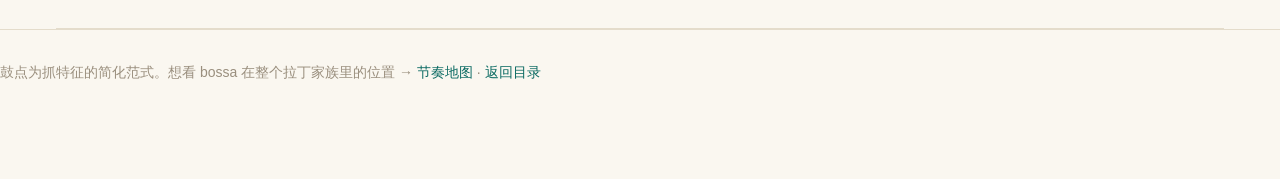
==== commit 83c50d8d: "内容提纯：全站术语补注中英、清套路callout、砍空话、pocket升级、标签统一听读赏" ====
--- a/bossa.html
+++ b/bossa.html
@@ -108,8 +108,8 @@
     <div class="rail"><div class="tab"><span class="no">1</span><span class="kind">听</span></div></div>
     <div class="main">
     
-    <h2>一把吉他 = 一支缩小的 bateria</h2>
-    <p class="lead">João Gilberto 的发明：拇指负责 surdo 大鼓的心跳，手指的和弦"嗒"负责 tamborim 的切分。点亮/熄灭每一层，听 groove 怎么长出来。<b>吉他版</b>是 João 的发明；切到<b>架子鼓版</b>，同一套分工搬回鼓上单独演奏：底鼓踩 surdo 的"单-双"型(1 · &amp;2 · 3 · &amp;4)、rim 边击打 tamborim 的切分线、踩镲走连续八分。格子是 2 小节 8 分音网格。</p>
+    <h2>一把吉他 = 一支缩小的 bateria（桑巴打击乐团）</h2>
+    <p class="lead">João Gilberto 的发明：拇指负责 surdo 大鼓的心跳，手指的和弦"嗒"负责 tamborim（巴西小手鼓）的切分。点亮/熄灭每一层，听 groove（律动）怎么长出来。<b>吉他版</b>是 João 的发明；切到<b>架子鼓版</b>，同一套分工搬回鼓上单独演奏：底鼓踩 surdo 的"单-双"型(1 · &amp;2 · 3 · &amp;4)、rim 边击打 tamborim 的切分线、踩镲走连续八分。格子是 2 小节 8 分音网格。</p>
 
     <div class="builder">
       <div class="gtabs">
@@ -133,7 +133,7 @@
         <span class="abnote" id="abnote">把切分层的末击挪一格，bossa 的"漂"就变回古巴 son 的"方正"。挪动的格子会发光。</span>
       </div>
     </div>
-    <p style="font-size:12.5px;color:var(--hint);">以上是抓特征的简化范式，不是逐音符扒带；bossa 的吉他花样极多，鼓版取的是教材标准型：镲=ganzá、rim=tamborim、底鼓=surdo 的鼓组改编，那条 rim 切分线在巴西体系里叫 <b>partido alto</b>——巴西并没有古巴那种 clave 铁律 <span class="src">(<a href="https://rhythmnotes.net/bossa-nova-drum-beats/" target="_blank" rel="noopener">Rhythm Notes: Bossa Nova Beat For Drum Set</a> / <a href="https://www.thejazzpianosite.com/jazz-piano-lessons/jazz-genres/how-to-play-bossa-nova/" target="_blank" rel="noopener">The Jazz Piano Site</a>)</span>。实际录音里鼓手常用刷子、变化很多。</p>
+    <p style="font-size:12.5px;color:var(--hint);">以上是抓特征的简化范式，不是逐音符扒带；bossa 的吉他花样极多，鼓版取的是教材标准型：镲=ganzá（沙筒）、rim=tamborim、底鼓=surdo 的鼓组改编，那条 rim 切分线在巴西体系里叫 <b>partido alto</b>——巴西并没有古巴那种 clave（克拉韦，骨干节奏型）铁律 <span class="src">(<a href="https://rhythmnotes.net/bossa-nova-drum-beats/" target="_blank" rel="noopener">Rhythm Notes: Bossa Nova Beat For Drum Set</a> / <a href="https://www.thejazzpianosite.com/jazz-piano-lessons/jazz-genres/how-to-play-bossa-nova/" target="_blank" rel="noopener">The Jazz Piano Site</a>)</span>。实际录音里鼓手常用刷子、变化很多。</p>
     <div class="box" style="border-left-color:var(--sea);max-width:840px;">
       <b>8 分还是 16 分？</b>两层意思要分开。<b>①记谱</b>：同一条 bossa 律动，巴西习惯记成 2/4 拍 + 16 分音符，爵士圈习惯 4/4 拍 + 8 分音符——写法不同，<b>声音完全一样</b>(本页格子取后者) <span class="src">(<a href="https://rhythmnotes.net/bossa-nova-drum-beats/" target="_blank" rel="noopener">Rhythm Notes</a>)</span>。<b>②密度</b>：真把 16 分填满的是 <b>samba</b>——沙筒和镲走连续 16 分、重音抢在拍前；bossa 是 samba 放慢、减薄后的"轻声版"，细分密度落回 8 分。所以想练"16 分版"，练的其实是 samba(见<a href="map.html" style="color:var(--sea-deep);">节奏地图</a>)。<br>
       <span style="font-size:12.5px;color:var(--muted);">另两条核实结论：开合镲是<b>变化型</b>不是基础型——开在 1、3 的反拍、2、4 闭紧 <span class="src">(<a href="https://drumhelper.com/learning-drums/bossa-nova-drum-beats-and-patterns/" target="_blank" rel="noopener">Drum Helper</a>)</span>；底鼓一开始踩不顺可以先只踩 1、3 起步，教材认可的入门简化 <span class="src">(<a href="https://jazznightschool.org/pages/basic-bossa-nova-groove-for-drummers" target="_blank" rel="noopener">Jazz Night School</a>)</span>。</span>
@@ -143,7 +143,7 @@
   </section>
 
   <section class="section poster" id="know">
-    <div class="rail"><div class="tab"><span class="no">2</span><span class="kind">懂</span></div></div>
+    <div class="rail"><div class="tab"><span class="no">2</span><span class="kind">读</span></div></div>
     <div class="main">
     
     <h2>公寓楼里长出来的音乐</h2>
@@ -154,23 +154,23 @@
         <div class="tl"><span class="yr">1959</span><p>电影《黑人奥菲》配乐把 bossa 带出巴西</p></div>
         <div class="tl"><span class="yr">1962 · 美国</span><p>Stan Getz &amp; Charlie Byrd《Jazz Samba》登顶，掀起美国热</p></div>
         <div class="tl"><span class="yr">1964</span><p>《Getz/Gilberto》与 The Girl from Ipanema 拿下格莱美年度专辑</p></div>
-        <div class="tl"><span class="yr">1964 后</span><p>巴西政局突变，bossa 一代散入 MPB 与世界各地</p></div>
+        <div class="tl"><span class="yr">1964 后</span><p>巴西政局突变，bossa 一代散入 MPB（巴西流行音乐）与世界各地</p></div>
       </div>
       <h3>铁三角</h3>
       <p><b>João Gilberto</b>(吉他与唱法的发明者)、<b>Antônio Carlos Jobim</b>(作曲，把德彪西式和声写进歌里)、<b>Vinicius de Moraes</b>(词，外交官诗人)。三个人几乎定义了整个曲库。</p>
       <h3>节奏特点</h3>
-      <p>锚点是 <b>in 2</b> 的心跳(拇指低音走 1、3)；切分线飘在心跳上面，故意躲开正拍；<b>密度低、留白多</b>——samba 的每件乐器都还在，但都退成了一个手指动作；音量天花板极低，所以每个音的位置必须极准。</p>
+      <p>锚点是 <b>in 2</b>（两拍子的律动感）的心跳(拇指低音走 1、3)；切分线飘在心跳上面，故意躲开正拍；<b>密度低、留白多</b>——samba 的每件乐器都还在，但都退成了一个手指动作；音量天花板极低，所以每个音的位置必须极准。</p>
       <h3>给人的感觉</h3>
       <p>清冷、私密、微苦回甘——葡语叫 <b>saudade</b>(甜蜜的怅惘)。samba 是白天的人群，bossa 是深夜的一个人。</p>
       <h3>怎么用在音乐里</h3>
-      <p>适合内省的歌、深夜场景、人声突出的编曲。要点就一句：<b>别加 backbeat、别填满</b>。把切分交给吉他或键盘的"嗒"，鼓手用刷子和 rim 轻点，低音乐器锁住 1、3——空出来的部分让和声与人声呼吸。写歌想"洋气一点"时，把副歌的伴奏换成 bossa 切分，往往立刻成立。</p>
+      <p>适合内省的歌、深夜场景、人声突出的编曲。要点就一句：<b>别加 backbeat（2、4 拍的重音）、别填满</b>。把切分交给吉他或键盘的"嗒"，鼓手用刷子和 rim 轻点，低音乐器锁住 1、3——空出来的部分让和声与人声呼吸。写歌想"洋气一点"时，把副歌的伴奏换成 bossa 切分，往往立刻成立。</p>
     </div>
   
     </div>
   </section>
 
   <section class="section poster" id="more">
-    <div class="rail"><div class="tab"><span class="no">3</span><span class="kind">听更多</span></div></div>
+    <div class="rail"><div class="tab"><span class="no">3</span><span class="kind">赏</span></div></div>
     <div class="main">
     
     <h2>点一张唱片，翻过来看节奏</h2>
--- a/style.css
+++ b/style.css
@@ -22,9 +22,9 @@
   --marker:#CFC3AE;
 
   /* 版心 */
-  --maxw:1040px;
-  --pad:40px;
-  --measure:38em;
+  --maxw:1440px;
+  --pad:56px;
+  --measure:46em;
 
   --f:-apple-system,BlinkMacSystemFont,"PingFang SC","Hiragino Sans GB","Microsoft YaHei",sans-serif;
   --m:"SF Mono",ui-monospace,Menlo,Consolas,monospace;
@@ -55,18 +55,19 @@
 .tnav a{font-size:14px;color:var(--ink3);}
 .tnav a:hover{color:var(--accent);text-decoration:none;}
 
-/* ── 通栏色带（流派色）───────────────────── */
+/* ── HERO：抽象构图 + 巨型标题（替代旧色带）──── */
 .hero{border-bottom:1px solid var(--line);}
-.hero .wrap{padding-top:24px;padding-bottom:24px;}
-.hero .frame{height:140px;border:0;border-radius:6px;
-  background:var(--accent-soft);
-  box-shadow:inset 0 -3px 0 var(--accent);}
-
-/* ── 页头 ─────────────────────────────── */
+.hero .wrap{padding-top:56px;padding-bottom:48px;}
+.hero .row{display:grid;grid-template-columns:1.1fr .9fr;gap:40px;align-items:center;}
+.hero .art{width:100%;height:280px;}
+.hero .art svg{width:100%;height:100%;overflow:visible;}
+.attr{font-family:var(--m);font-size:12px;line-height:1.33;letter-spacing:.18em;
+  color:var(--ink3);text-transform:uppercase;}
+h1{font-size:78px;line-height:.96;font-weight:800;letter-spacing:-2.5px;margin:14px 0 20px;color:var(--ink);}
+.dek{font-size:18px;line-height:1.6;color:var(--ink2);max-width:24em;margin:0;}
+
+/* ── 页头（旧版，保留兼容）──────────────── */
 .pagehead{padding:64px 0;}
-.attr{font-family:var(--m);font-size:12px;line-height:1.33;letter-spacing:.16em;
-  color:var(--ink3);text-transform:uppercase;}
-h1{font-size:42px;line-height:1.19;font-weight:700;letter-spacing:-.8px;margin:8px 0 0;}
 
 /* ── 章节 ─────────────────────────────── */
 .section{padding-bottom:96px;}
@@ -194,6 +195,79 @@
 .poster .tab{border:1.5px solid var(--accent);border-radius:10px;padding:12px 0 10px;text-align:center;color:var(--accent);}
 .poster .tab .no{display:block;font-family:var(--m,ui-monospace);font-size:22px;font-weight:600;line-height:1;}
 .poster .tab .kind{display:block;font-size:13px;letter-spacing:.22em;margin-top:8px;}
-.poster .main>h2{font-size:32px;line-height:1.2;font-weight:700;letter-spacing:-.5px;color:var(--ink);margin:2px 0 16px;border:0;padding:0;}
-.poster .main .lead{margin-top:0;}
-@media(max-width:820px){.section.poster{grid-template-columns:1fr;gap:14px;}.poster .tab{display:inline-flex;gap:10px;align-items:baseline;padding:6px 12px;}.poster .tab .kind{margin-top:0;}}
+.poster .main>h2{font-size:34px;line-height:1.2;font-weight:800;letter-spacing:-.8px;color:var(--ink);margin:2px 0 14px;border:0;padding:0;}
+.poster .main .lead,.poster .main .intro{margin-top:0;}
+/* 正文铺满主栏（宽屏不再半空）*/
+.poster .main p,.poster .main .lead,.poster .main .intro,
+.poster .main .callout,.poster .main table{max-width:none;}
+/* 书签：竖脊 + 页签，像贴在内容左缘的书签 */
+.section.poster{position:relative;}
+.poster .rail{align-self:stretch;position:relative;}
+.poster .rail .tab{position:relative;z-index:1;background:var(--paper);}
+.poster .rail::after{content:"";position:absolute;left:34px;top:62px;bottom:8px;width:2px;
+  border-radius:2px;background:var(--accent);opacity:.18;}
+.intro{font-size:16.5px;line-height:1.7;color:var(--ink2);max-width:40em;margin:0 0 32px;}
+
+/* ── 三联画（.tri/.panel）：多分支流派的并排色块 ── */
+.tri{display:grid;grid-template-columns:repeat(3,1fr);gap:20px;margin-top:8px;}
+.panel{--c:var(--accent);--cs:var(--accent-soft);background:var(--cs);border-radius:18px;
+  padding:26px 24px 24px;display:flex;flex-direction:column;min-height:420px;}
+.panel .mk{height:118px;margin:-4px 0 10px;}
+.panel .mk svg{width:100%;height:100%;overflow:visible;}
+.panel .city{font-size:33px;font-weight:800;letter-spacing:-1px;line-height:1;color:var(--c);}
+.panel .en{font-family:var(--m);font-size:11.5px;letter-spacing:.04em;color:var(--ink3);margin-top:8px;}
+.panel .lede{font-size:14.5px;line-height:1.7;color:var(--ink2);margin:16px 0 0;max-width:none;}
+.panel .sig{margin-top:auto;padding-top:16px;border-top:1.5px solid var(--c);
+  font-size:14px;line-height:1.6;color:var(--ink);max-width:none;}
+.panel .sig b{color:var(--c);}
+
+/* ── 行内来源标注（贴在内容旁，不列到结尾）── */
+.src{font-size:11.5px;color:var(--ink3);white-space:nowrap;}
+.src a{color:var(--ink3);text-decoration:underline;text-underline-offset:2px;}
+.src a:hover{color:var(--accent);}
+.panel .src{display:inline;}
+
+/* ── 大字收尾（.coda）：引言体，不是段落 ── */
+.coda{margin:52px 0 0;max-width:44em;}
+.coda .q{font-size:22px;line-height:1.5;font-weight:600;color:var(--ink);letter-spacing:-.3px;margin:0;max-width:none;}
+.coda .q em{font-style:normal;background:linear-gradient(transparent 58%,var(--accent-soft) 58%);}
+.coda .q+.q{margin-top:22px;}
+.coda .sub{font-size:15px;line-height:1.75;color:var(--ink2);margin-top:16px;max-width:none;}
+.coda .sub b{color:var(--ink);}
+
+@media(max-width:820px){
+  .section.poster{grid-template-columns:1fr;gap:14px;}
+  .poster .tab{display:inline-flex;gap:10px;align-items:baseline;padding:6px 12px;}
+  .poster .tab .kind{margin-top:0;}
+  .poster .rail::after{display:none;}
+  .hero .row{grid-template-columns:1fr;gap:24px;}
+  .hero .art{height:200px;}
+  h1{font-size:52px;letter-spacing:-1.5px;}
+  .tri{grid-template-columns:1fr;}
+  .panel{min-height:0;}
+}
+@media(max-width:560px){ h1{font-size:44px;letter-spacing:-1px;} .hero .wrap{padding-top:40px;} }
+
+/* ================= 字号层级（全站统一）================= */
+.dek{font-size:19px;}
+.poster .main>h2{font-size:37px;}
+.poster .main p,.poster .main .lead{font-size:17.5px;line-height:1.85;}
+.intro{font-size:18px;line-height:1.8;}
+h3{font-size:22px;}
+.callout{font-size:17px;line-height:1.8;}
+.panel{min-height:440px;}
+.panel .city{font-size:35px;}
+.panel .en{font-size:12.5px;}
+.panel .lede{font-size:16px;line-height:1.8;}
+.panel .sig{font-size:15px;line-height:1.7;}
+.src{font-size:12.5px;}
+.grouptitle{font-family:var(--f);font-size:19px;font-weight:700;letter-spacing:.02em;
+  color:var(--ink);margin:48px 0 8px;display:flex;align-items:center;gap:10px;text-transform:none;}
+.grouptitle::before{content:"";flex:0 0 auto;width:17px;height:17px;background:var(--accent);
+  -webkit-mask:url("data:image/svg+xml;utf8,<svg xmlns='http://www.w3.org/2000/svg' viewBox='0 0 16 16'><circle cx='8' cy='8' r='6' fill='none' stroke='black' stroke-width='1.6'/><circle cx='8' cy='8' r='2.2' fill='black'/></svg>") center/contain no-repeat;
+  mask:url("data:image/svg+xml;utf8,<svg xmlns='http://www.w3.org/2000/svg' viewBox='0 0 16 16'><circle cx='8' cy='8' r='6' fill='none' stroke='black' stroke-width='1.6'/><circle cx='8' cy='8' r='2.2' fill='black'/></svg>") center/contain no-repeat;}
+.song h4,.rec h4{font-size:19px;}
+.song .artist,.rec .artist{font-size:15px;}
+.song p,.rec .desc{font-size:15px;line-height:1.75;}
+.song .listen,.rec .listen{font-size:13px;}
+@media(max-width:820px){ .poster .main>h2{font-size:30px;} .poster .main p,.poster .main .lead{font-size:16.5px;} }
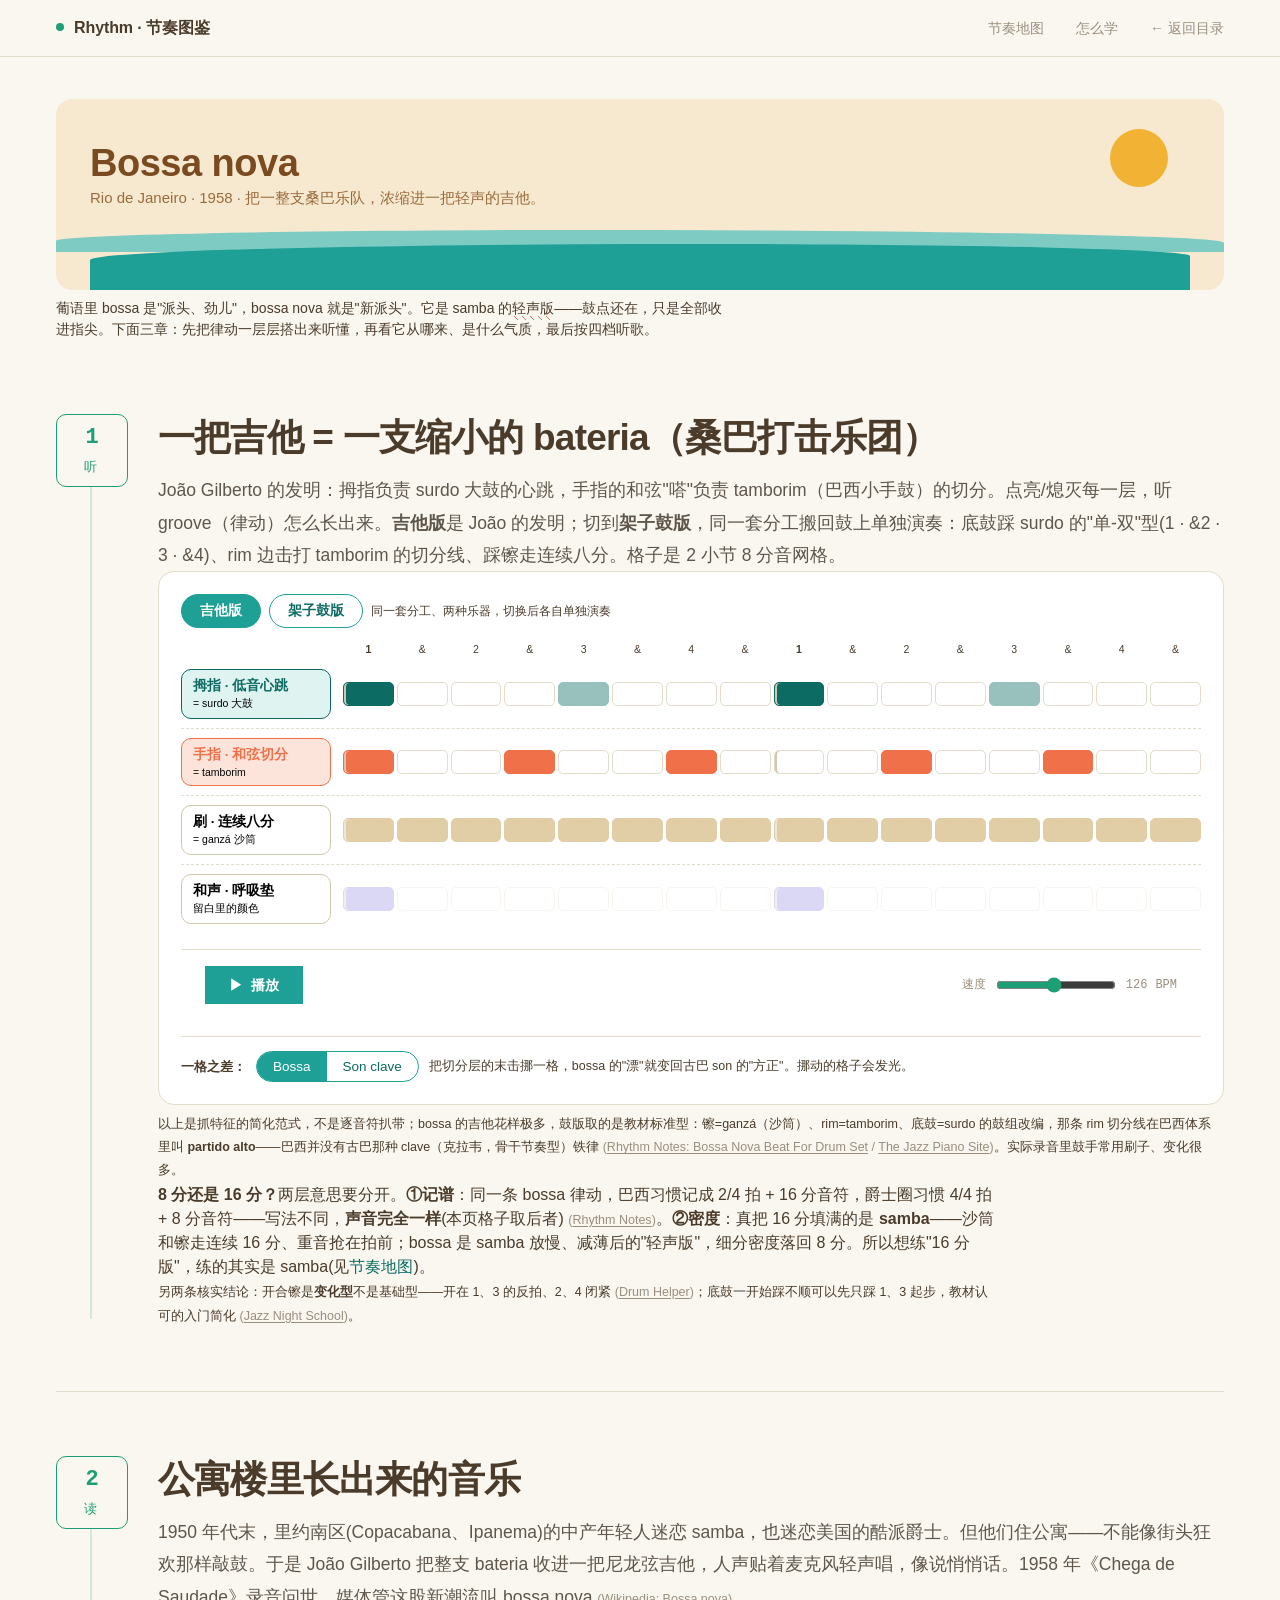
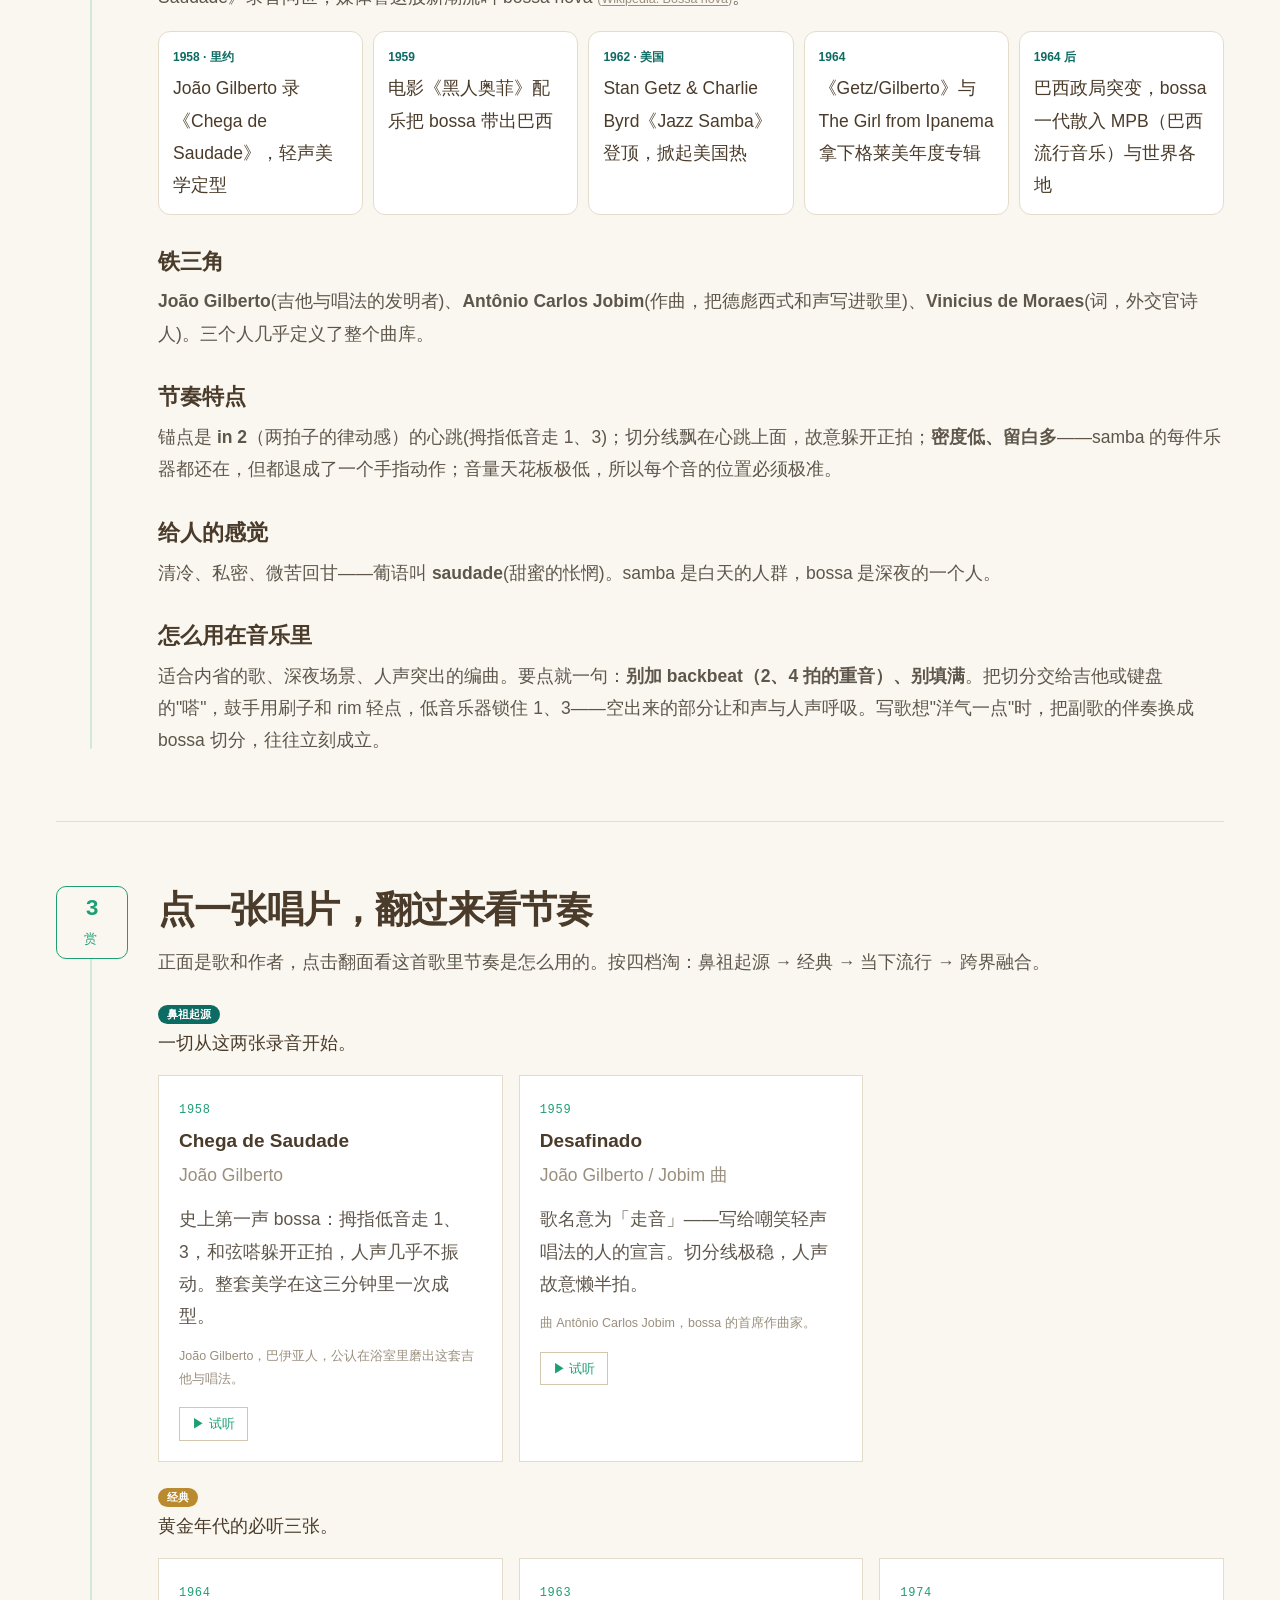
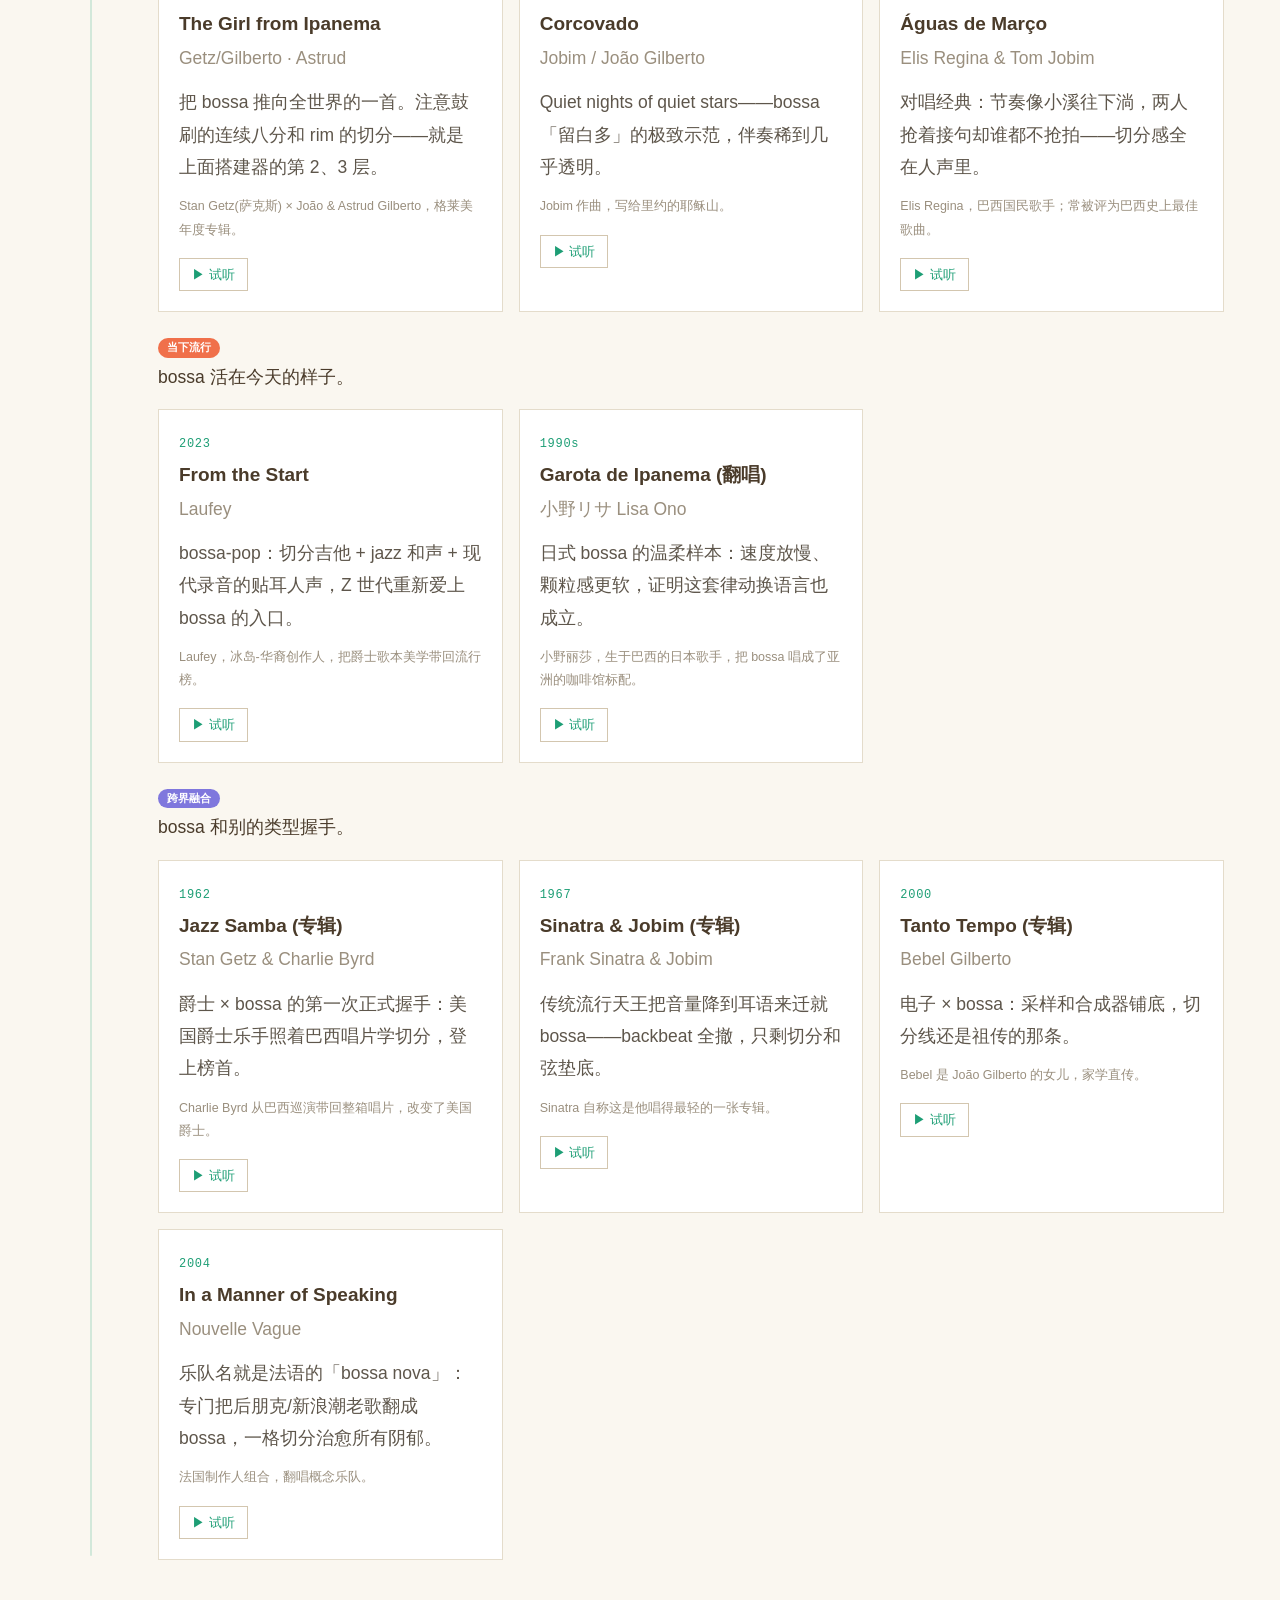
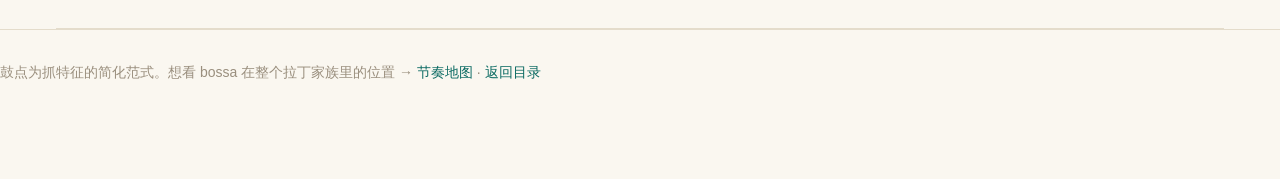
==== commit 62e7a431: "一致性:全站页头统一+map去重;承接内容提纯" ====
--- a/bossa.html
+++ b/bossa.html
@@ -88,7 +88,14 @@
 </head>
 <body style="--accent:#1D9E75;--accent-soft:#E1F5EE">
 
-<header class="topbar"><div class="wrap"><a class="brand" href="index.html"><span class="dot" style="background:var(--sea);"></span>Rhythm</a><a class="navlink" href="directory.html">← 返回目录</a></div></header>
+<header class="topbar"><div class="wrap">
+  <a class="brand" href="index.html"><span class="dot"></span>Rhythm · 节奏图鉴</a>
+  <nav class="tnav">
+    <a href="map.html">节奏地图</a>
+    <a href="method.html">怎么学</a>
+    <a href="directory.html">← 返回目录</a>
+  </nav>
+</div></header>
 
 <div class="metro" id="metro" aria-hidden="true"><span class="arm"></span><span class="body"></span></div>
 
